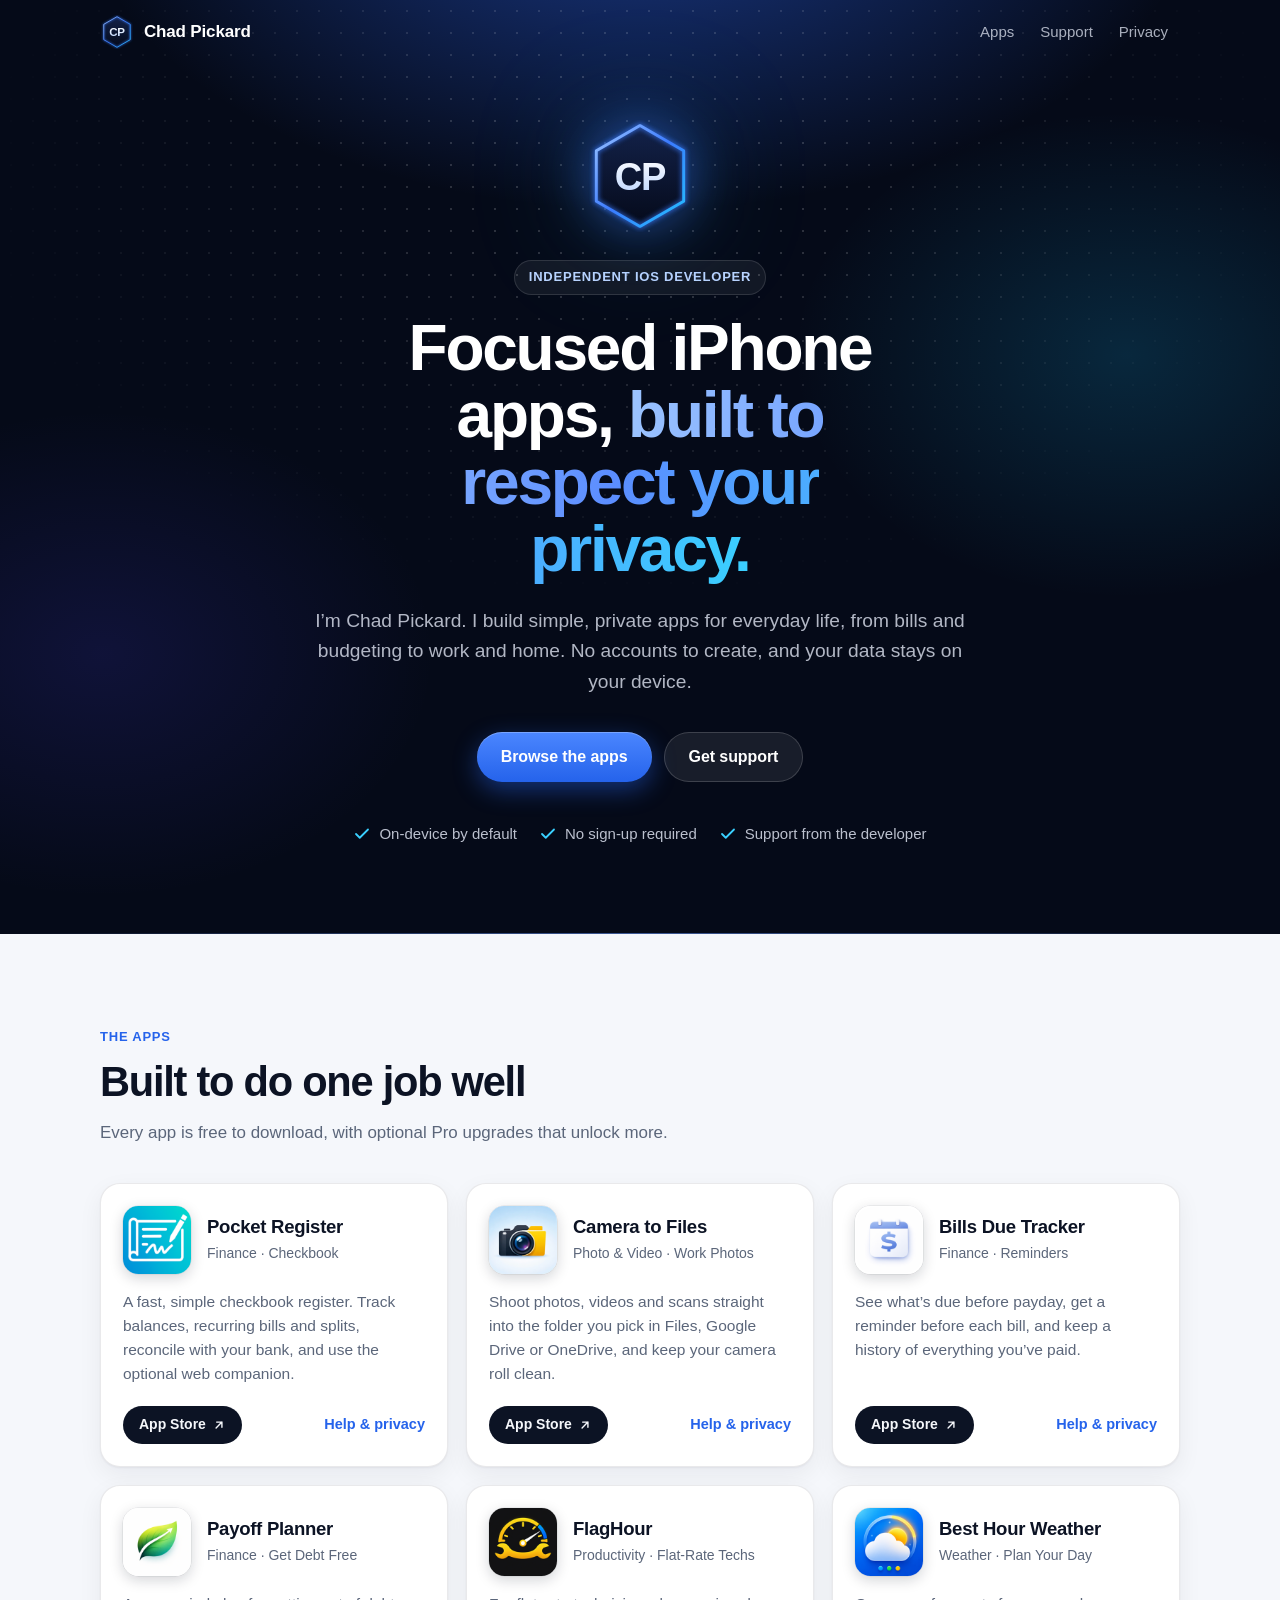
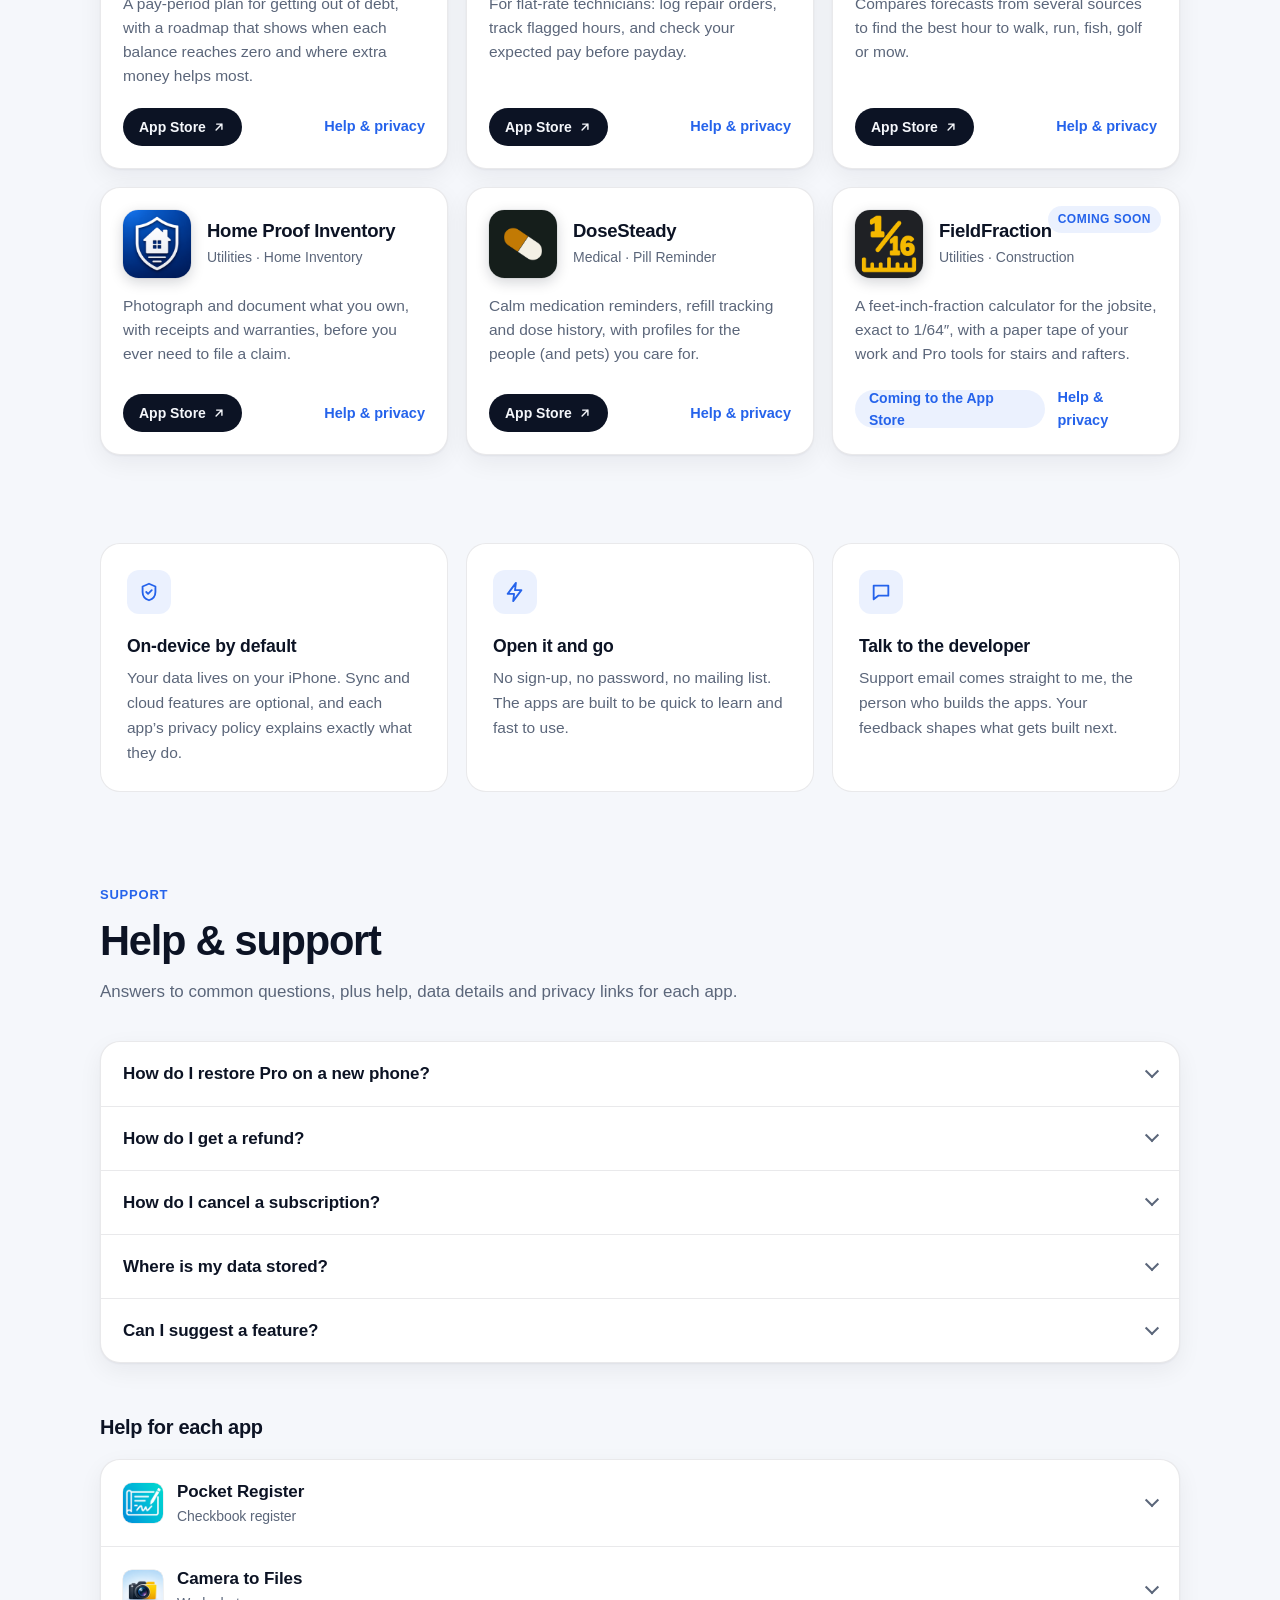
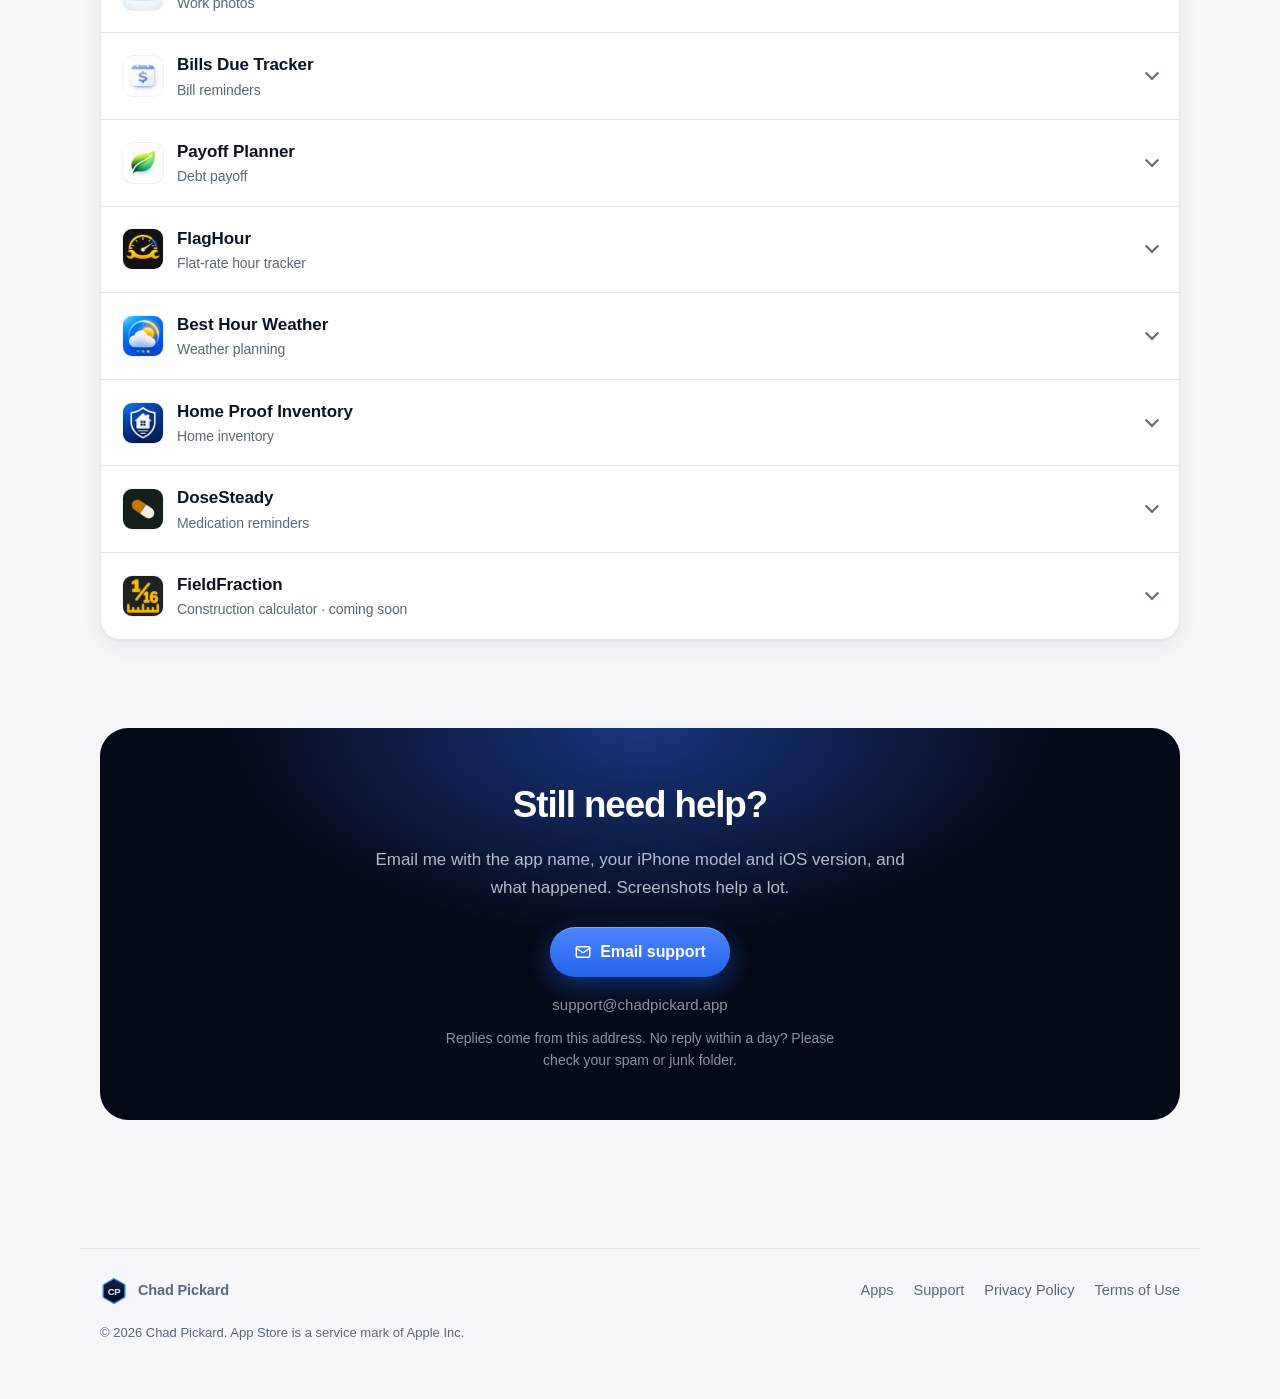
==== index.html @ 791c93f7 "Contact: shorten the spam note Co-Authored-By: Claude Opus 5.5 <noreply@anthropic.com>" ====
<!doctype html>
<html lang="en">
<head>
  <meta charset="utf-8">
  <meta name="viewport" content="width=device-width, initial-scale=1, viewport-fit=cover">
  <title>Chad Pickard · iPhone Apps</title>
  <meta name="description" content="Focused iPhone apps by Chad Pickard: Pocket Register, Camera to Files, Bills Due Tracker, Payoff Planner, FlagHour and more. Support, privacy and help for every app.">
  <meta name="theme-color" content="#050a18">
  <meta property="og:title" content="Chad Pickard · iPhone Apps">
  <meta property="og:description" content="Focused iPhone apps, built to respect your privacy. Support and help for every app.">
  <meta property="og:type" content="website">
  <link rel="icon" href="assets/logo.svg" type="image/svg+xml">
  <link rel="apple-touch-icon" href="assets/apple-touch-icon.png">
  <link rel="stylesheet" href="assets/site.css">
  <script>document.documentElement.classList.add('js')</script>
</head>
<body>

<header class="topbar topbar--dark">
  <div class="wrap topbar-in">
    <a class="brand" href="./"><img src="assets/logo.svg" alt=""><span>Chad Pickard</span></a>
    <nav class="nav" aria-label="Main">
      <a href="#apps">Apps</a>
      <a href="#support">Support</a>
      <a href="privacy-policy.html">Privacy</a>
    </nav>
  </div>
</header>

<main>
  <section class="hero">
    <div class="wrap">
      <img class="hero-logo" src="assets/logo.svg" alt="CP logo">
      <span class="eyebrow">Independent iOS developer</span>
      <h1>Focused iPhone apps, <span class="grad">built to respect your privacy.</span></h1>
      <p class="hero-sub">I’m Chad Pickard. I build simple, private apps for everyday life, from bills and budgeting to work and home. No accounts to create, and your data stays on your device.</p>
      <div class="hero-ctas">
        <a class="btn btn-primary" href="#apps">Browse the apps</a>
        <a class="btn btn-ghost" href="#support">Get support</a>
      </div>
      <ul class="pills">
        <li><svg viewBox="0 0 24 24" fill="none" stroke="currentColor" stroke-width="2.4" stroke-linecap="round" stroke-linejoin="round" aria-hidden="true"><path d="M20 6 9 17l-5-5"/></svg>On-device by default</li>
        <li><svg viewBox="0 0 24 24" fill="none" stroke="currentColor" stroke-width="2.4" stroke-linecap="round" stroke-linejoin="round" aria-hidden="true"><path d="M20 6 9 17l-5-5"/></svg>No sign-up required</li>
        <li><svg viewBox="0 0 24 24" fill="none" stroke="currentColor" stroke-width="2.4" stroke-linecap="round" stroke-linejoin="round" aria-hidden="true"><path d="M20 6 9 17l-5-5"/></svg>Support from the developer</li>
      </ul>
    </div>
  </section>

  <!-- =================== Apps =================== -->
  <section class="section" id="apps">
    <div class="wrap">
      <div class="section-head">
        <span class="eyebrow">The apps</span>
        <h2>Built to do one job well</h2>
        <p>Every app is free to download, with optional Pro upgrades that unlock more.</p>
      </div>

      <div class="apps">
        <article class="app-card reveal">
          <div class="app-top">
            <img class="app-icon" src="assets/icons/pocket-register.png" alt="" width="68" height="68">
            <div><h3>Pocket Register</h3><p class="app-cat">Finance · Checkbook</p></div>
          </div>
          <p class="app-desc">A fast, simple checkbook register. Track balances, recurring bills and splits, reconcile with your bank, and use the optional web companion.</p>
          <div class="app-actions">
            <a class="store" href="https://apps.apple.com/app/id6749550108">App Store <svg viewBox="0 0 24 24" fill="none" stroke="currentColor" stroke-width="2.4" stroke-linecap="round" stroke-linejoin="round" aria-hidden="true"><path d="M7 17 17 7M8 7h9v9"/></svg></a>
            <a class="more" href="#pocket-register">Help &amp; privacy</a>
          </div>
        </article>

        <article class="app-card reveal" style="--d:1">
          <div class="app-top">
            <img class="app-icon" src="assets/icons/camera-to-files.png" alt="" width="68" height="68">
            <div><h3>Camera to Files</h3><p class="app-cat">Photo &amp; Video · Work Photos</p></div>
          </div>
          <p class="app-desc">Shoot photos, videos and scans straight into the folder you pick in Files, Google Drive or OneDrive, and keep your camera roll clean.</p>
          <div class="app-actions">
            <a class="store" href="https://apps.apple.com/app/id6757438740">App Store <svg viewBox="0 0 24 24" fill="none" stroke="currentColor" stroke-width="2.4" stroke-linecap="round" stroke-linejoin="round" aria-hidden="true"><path d="M7 17 17 7M8 7h9v9"/></svg></a>
            <a class="more" href="#shot2file">Help &amp; privacy</a>
          </div>
        </article>

        <article class="app-card reveal" style="--d:2">
          <div class="app-top">
            <img class="app-icon" src="assets/icons/bills-due-tracker.png" alt="" width="68" height="68">
            <div><h3>Bills Due Tracker</h3><p class="app-cat">Finance · Reminders</p></div>
          </div>
          <p class="app-desc">See what’s due before payday, get a reminder before each bill, and keep a history of everything you’ve paid.</p>
          <div class="app-actions">
            <a class="store" href="https://apps.apple.com/app/id6758108155">App Store <svg viewBox="0 0 24 24" fill="none" stroke="currentColor" stroke-width="2.4" stroke-linecap="round" stroke-linejoin="round" aria-hidden="true"><path d="M7 17 17 7M8 7h9v9"/></svg></a>
            <a class="more" href="#bills-due-tracker">Help &amp; privacy</a>
          </div>
        </article>

        <article class="app-card reveal">
          <div class="app-top">
            <img class="app-icon" src="assets/icons/payoff-planner.png" alt="" width="68" height="68">
            <div><h3>Payoff Planner</h3><p class="app-cat">Finance · Get Debt Free</p></div>
          </div>
          <p class="app-desc">A pay-period plan for getting out of debt, with a roadmap that shows when each balance reaches zero and where extra money helps most.</p>
          <div class="app-actions">
            <a class="store" href="https://apps.apple.com/app/id6762224309">App Store <svg viewBox="0 0 24 24" fill="none" stroke="currentColor" stroke-width="2.4" stroke-linecap="round" stroke-linejoin="round" aria-hidden="true"><path d="M7 17 17 7M8 7h9v9"/></svg></a>
            <a class="more" href="#debt-payoff-sprint">Help &amp; privacy</a>
          </div>
        </article>

        <article class="app-card reveal" style="--d:1">
          <div class="app-top">
            <img class="app-icon" src="assets/icons/flaghour.png" alt="" width="68" height="68">
            <div><h3>FlagHour</h3><p class="app-cat">Productivity · Flat-Rate Techs</p></div>
          </div>
          <p class="app-desc">For flat-rate technicians: log repair orders, track flagged hours, and check your expected pay before payday.</p>
          <div class="app-actions">
            <a class="store" href="https://apps.apple.com/app/id6812485562">App Store <svg viewBox="0 0 24 24" fill="none" stroke="currentColor" stroke-width="2.4" stroke-linecap="round" stroke-linejoin="round" aria-hidden="true"><path d="M7 17 17 7M8 7h9v9"/></svg></a>
            <a class="more" href="#flaghour">Help &amp; privacy</a>
          </div>
        </article>

        <article class="app-card reveal" style="--d:2">
          <div class="app-top">
            <img class="app-icon" src="assets/icons/best-hour-weather.png" alt="" width="68" height="68">
            <div><h3>Best Hour Weather</h3><p class="app-cat">Weather · Plan Your Day</p></div>
          </div>
          <p class="app-desc">Compares forecasts from several sources to find the best hour to walk, run, fish, golf or mow.</p>
          <div class="app-actions">
            <a class="store" href="https://apps.apple.com/app/id6763914233">App Store <svg viewBox="0 0 24 24" fill="none" stroke="currentColor" stroke-width="2.4" stroke-linecap="round" stroke-linejoin="round" aria-hidden="true"><path d="M7 17 17 7M8 7h9v9"/></svg></a>
            <a class="more" href="#best-hour-weather">Help &amp; privacy</a>
          </div>
        </article>

        <article class="app-card reveal">
          <div class="app-top">
            <img class="app-icon" src="assets/icons/home-proof-inventory.png" alt="" width="68" height="68">
            <div><h3>Home Proof Inventory</h3><p class="app-cat">Utilities · Home Inventory</p></div>
          </div>
          <p class="app-desc">Photograph and document what you own, with receipts and warranties, before you ever need to file a claim.</p>
          <div class="app-actions">
            <a class="store" href="https://apps.apple.com/app/id6763613138">App Store <svg viewBox="0 0 24 24" fill="none" stroke="currentColor" stroke-width="2.4" stroke-linecap="round" stroke-linejoin="round" aria-hidden="true"><path d="M7 17 17 7M8 7h9v9"/></svg></a>
            <a class="more" href="#homeproof">Help &amp; privacy</a>
          </div>
        </article>

        <article class="app-card reveal" style="--d:1">
          <div class="app-top">
            <img class="app-icon" src="assets/icons/dosesteady.png" alt="" width="68" height="68">
            <div><h3>DoseSteady</h3><p class="app-cat">Medical · Pill Reminder</p></div>
          </div>
          <p class="app-desc">Calm medication reminders, refill tracking and dose history, with profiles for the people (and pets) you care for.</p>
          <div class="app-actions">
            <a class="store" href="https://apps.apple.com/app/id6799980820">App Store <svg viewBox="0 0 24 24" fill="none" stroke="currentColor" stroke-width="2.4" stroke-linecap="round" stroke-linejoin="round" aria-hidden="true"><path d="M7 17 17 7M8 7h9v9"/></svg></a>
            <a class="more" href="#dosesteady">Help &amp; privacy</a>
          </div>
        </article>

        <article class="app-card reveal" style="--d:2">
          <span class="badge-new">Coming soon</span>
          <div class="app-top">
            <img class="app-icon" src="assets/icons/fieldfraction.png" alt="" width="68" height="68">
            <div><h3>FieldFraction</h3><p class="app-cat">Utilities · Construction</p></div>
          </div>
          <p class="app-desc">A feet-inch-fraction calculator for the jobsite, exact to 1/64″, with a paper tape of your work and Pro tools for stairs and rafters.</p>
          <div class="app-actions">
            <span class="soon">Coming to the App Store</span>
            <a class="more" href="#fieldfraction">Help &amp; privacy</a>
          </div>
        </article>
      </div>
    </div>
  </section>

  <!-- =================== Values =================== -->
  <section class="section">
    <div class="wrap">
      <div class="values">
        <div class="value reveal">
          <div class="value-icon"><svg viewBox="0 0 24 24" fill="none" stroke="currentColor" stroke-width="2" stroke-linecap="round" stroke-linejoin="round" aria-hidden="true"><path d="M12 3 5 6v6c0 4.5 3 7.7 7 9 4-1.3 7-4.5 7-9V6l-7-3z"/><path d="m9 12 2 2 4-4"/></svg></div>
          <h3>On-device by default</h3>
          <p>Your data lives on your iPhone. Sync and cloud features are optional, and each app’s privacy policy explains exactly what they do.</p>
        </div>
        <div class="value reveal" style="--d:1">
          <div class="value-icon"><svg viewBox="0 0 24 24" fill="none" stroke="currentColor" stroke-width="2" stroke-linecap="round" stroke-linejoin="round" aria-hidden="true"><path d="M13 2 4 14h7l-1 8 9-12h-7l1-8z"/></svg></div>
          <h3>Open it and go</h3>
          <p>No sign-up, no password, no mailing list. The apps are built to be quick to learn and fast to use.</p>
        </div>
        <div class="value reveal" style="--d:2">
          <div class="value-icon"><svg viewBox="0 0 24 24" fill="none" stroke="currentColor" stroke-width="2" stroke-linecap="round" stroke-linejoin="round" aria-hidden="true"><path d="M4 5h16v11H9l-5 4V5z"/></svg></div>
          <h3>Talk to the developer</h3>
          <p>Support email comes straight to me, the person who builds the apps. Your feedback shapes what gets built next.</p>
        </div>
      </div>
    </div>
  </section>

  <!-- =================== Support =================== -->
  <section class="section" id="support">
    <div class="wrap">
      <div class="section-head">
        <span class="eyebrow">Support</span>
        <h2>Help &amp; support</h2>
        <p>Answers to common questions, plus help, data details and privacy links for each app.</p>
      </div>

      <div class="stack">
        <details>
          <summary>How do I restore Pro on a new phone?</summary>
          <div class="detail-body"><p>Open the app’s Settings or Pro screen and tap <strong>Restore Purchases</strong>. Make sure you’re signed in with the same Apple Account you used to buy it.</p></div>
        </details>
        <details>
          <summary>How do I get a refund?</summary>
          <div class="detail-body"><p>All purchases go through Apple, so refunds do too. Request one at <a href="https://reportaproblem.apple.com">reportaproblem.apple.com</a>. I can’t issue refunds directly.</p></div>
        </details>
        <details>
          <summary>How do I cancel a subscription?</summary>
          <div class="detail-body"><p>On your iPhone, open <strong>Settings</strong>, tap your name, then <strong>Subscriptions</strong>. Cancel at least 24 hours before it renews.</p></div>
        </details>
        <details>
          <summary>Where is my data stored?</summary>
          <div class="detail-body"><p>On your iPhone. Some apps offer optional iCloud sync or backup to your own iCloud account, and a few connect to services you choose (like Google Drive). Each app’s details are below and in the <a href="privacy-policy.html">privacy policy</a>.</p></div>
        </details>
        <details>
          <summary>Can I suggest a feature?</summary>
          <div class="detail-body"><p>Yes, please do. Email me with the app name and what you’d like it to do. I read every message.</p></div>
        </details>
      </div>

      <h3 class="help-title">Help for each app</h3>
      <div class="stack">

        <!-- =================== Pocket Register =================== -->
        <details id="pocket-register">
          <summary><img src="assets/icons/pocket-register.png" alt=""><span>Pocket Register<small>Checkbook register</small></span></summary>
          <div class="detail-body">
            <p>A simple, offline-first check register and ledger. Track transactions, recurring bills, splits and reconciling, with optional iCloud sync and a web companion at pocketregister.app.</p>
            <ul class="link-row">
              <li><a href="support-pocket-register.html">Full help guide</a></li>
              <li><a href="https://apps.apple.com/app/id6749550108">App Store</a></li>
              <li><a href="privacy-policy.html#pocket-register">Privacy policy</a></li>
              <li><a href="terms.html">Terms of use</a></li>
            </ul>
            <p class="data-note"><strong>Your data:</strong> Your register is stored on-device. Optional iCloud sync (Pro) uses your private iCloud. Optional web companion sync sends your register to pocketregister.app. The free version shows ads from Google AdMob; the app doesn't ask to track you, but Google may collect limited data to show and measure ads.</p>
          </div>
        </details>

        <!-- =================== Camera to Files =================== -->
        <details id="shot2file">
          <summary><img src="assets/icons/camera-to-files.png" alt=""><span>Camera to Files<small>Work photos</small></span></summary>
          <div class="detail-body">
            <p>A fast way to save photos, videos and scans directly to Files, iCloud Drive, Google Drive or OneDrive. Skip Photos and keep your storage tidy.</p>
            <ul class="link-row">
              <li><a href="https://apps.apple.com/app/id6757438740">App Store</a></li>
              <li><a href="privacy-policy.html#shot2file">Privacy policy</a></li>
              <li><a href="terms.html">Terms of use</a></li>
            </ul>
            <p class="data-note"><strong>Your data:</strong> Saves to folders you choose. If you connect Google Drive or OneDrive, uploads go straight from your phone to your account. No accounts with us. The free version shows ads from Google AdMob; the app doesn't ask to track you, but Google may collect limited data to show and measure ads.</p>
          </div>
        </details>

        <!-- =================== Bills Due Tracker =================== -->
        <details id="bills-due-tracker">
          <summary><img src="assets/icons/bills-due-tracker.png" alt=""><span>Bills Due Tracker<small>Bill reminders</small></span></summary>
          <div class="detail-body">
            <p>A simple bill tracker to stay on top of due dates, reminders and payment history.</p>
            <ul class="link-row">
              <li><a href="https://apps.apple.com/app/id6758108155">App Store</a></li>
              <li><a href="privacy-policy.html#bills-due-tracker">Privacy policy</a></li>
              <li><a href="terms.html">Terms of use</a></li>
            </ul>
            <p class="data-note"><strong>Your data:</strong> Bill data is stored on-device, and smart features use Apple’s on-device model. No accounts required. The free version shows ads from Google AdMob; the app doesn't ask to track you, but Google may collect limited data to show and measure ads.</p>
          </div>
        </details>

        <!-- =================== Payoff Planner =================== -->
        <details id="debt-payoff-sprint">
          <summary><img src="assets/icons/payoff-planner.png" alt=""><span>Payoff Planner<small>Debt payoff</small></span></summary>
          <div class="detail-body">
            <p>A debt payoff planner built around your paycheck. See how much extra you can safely put toward debt after bills, minimums and living money, which debt to pay first, and your debt-free date. Works with credit cards, car loans, mortgages and student loans.</p>
            <ul class="link-row">
              <li><a href="https://apps.apple.com/app/id6762224309">App Store</a></li>
              <li><a href="privacy-policy.html#debt-payoff-sprint">Privacy policy</a></li>
              <li><a href="terms.html">Terms of use</a></li>
            </ul>
            <p class="data-note"><strong>Your data:</strong> Financial data is stored on-device. No bank linking or accounts required. Pro's automatic backups are saved in your own iCloud Drive when it's on. The roadmap may estimate interest for timing, but your balances only change when you update them. The free version shows ads from Google AdMob; the app doesn't ask to track you, but Google may collect limited data to show and measure ads. Pro is a one-time purchase that removes ads.</p>
          </div>
        </details>

        <!-- =================== FlagHour =================== -->
        <details id="flaghour">
          <summary><img src="assets/icons/flaghour.png" alt=""><span>FlagHour<small>Flat-rate hour tracker</small></span></summary>
          <div class="detail-body">
            <p>A flat-rate technician’s hour tracker. Log repair orders, track flagged hours, see your expected pay, set goals and manage pay periods.</p>
            <ul class="link-row">
              <li><a href="https://apps.apple.com/app/id6812485562">App Store</a></li>
              <li><a href="privacy-policy.html#flaghour">Privacy policy</a></li>
              <li><a href="terms.html">Terms of use</a></li>
            </ul>
            <p class="data-note"><strong>Your data:</strong> Repair orders, pay periods, templates and pay plans are stored on-device. Optional iCloud sync (Pro) uses your private iCloud account. No accounts and no ads. Pro is a subscription or a one-time lifetime purchase.</p>
          </div>
        </details>

        <!-- =================== Best Hour Weather =================== -->
        <details id="best-hour-weather">
          <summary><img src="assets/icons/best-hour-weather.png" alt=""><span>Best Hour Weather<small>Weather planning</small></span></summary>
          <div class="detail-body">
            <p>A weather planning app that finds the best hour to head outside, using Apple Weather, Google Weather and the National Weather Service.</p>
            <ul class="link-row">
              <li><a href="https://apps.apple.com/app/id6763914233">App Store</a></li>
              <li><a href="privacy-policy.html#best-hour-weather">Privacy policy</a></li>
              <li><a href="terms.html">Terms of use</a></li>
            </ul>
            <p class="data-note"><strong>Your data:</strong> Forecasts are requested for the location you choose. Settings and preferences stay on-device. The free version shows ads from Google AdMob; the app doesn't ask to track you, but Google may collect limited data to show and measure ads.</p>
          </div>
        </details>

        <!-- =================== Home Proof Inventory =================== -->
        <details id="homeproof">
          <summary><img src="assets/icons/home-proof-inventory.png" alt=""><span>Home Proof Inventory<small>Home inventory</small></span></summary>
          <div class="detail-body">
            <p>A calm home inventory app that helps you document what you own before you need to file a claim.</p>
            <ul class="link-row">
              <li><a href="https://apps.apple.com/app/id6763613138">App Store</a></li>
              <li><a href="privacy-policy.html#homeproof">Privacy policy</a></li>
              <li><a href="terms.html">Terms of use</a></li>
            </ul>
            <p class="data-note"><strong>Your data:</strong> Homes, rooms, items, photos, receipts and warranties are stored on-device. The optional Pro backup saves to your iCloud Drive or Files. No accounts and no ads.</p>
          </div>
        </details>

        <!-- =================== DoseSteady =================== -->
        <details id="dosesteady">
          <summary><img src="assets/icons/dosesteady.png" alt=""><span>DoseSteady<small>Medication reminders</small></span></summary>
          <div class="detail-body">
            <p>A calm, reliable medication reminder and tracker. Manage doses, refills, schedules and health insights, all on-device.</p>
            <ul class="link-row">
              <li><a href="https://apps.apple.com/app/id6799980820">App Store</a></li>
              <li><a href="privacy-policy.html#dosesteady">Privacy policy</a></li>
              <li><a href="terms.html">Terms of use</a></li>
            </ul>
            <p class="data-note"><strong>Your data:</strong> Medication, dose, schedule, refill and symptom data is stored on-device. Optional Apple Health access only reads what you allow and never leaves your phone. No accounts and no ads.</p>
            <p class="muted">DoseSteady is not a medical device. Always follow your healthcare provider’s instructions.</p>
          </div>
        </details>

        <!-- =================== FieldFraction =================== -->
        <details id="fieldfraction">
          <summary><img src="assets/icons/fieldfraction.png" alt=""><span>FieldFraction<small>Construction calculator · coming soon</small></span></summary>
          <div class="detail-body">
            <p>A feet-inch-fraction construction calculator. Add, subtract, multiply and divide feet, inches and fractions exactly, down to 1/64″, with a paper tape of your work. Pro adds stairs, rafters, pitch and triangle, and materials tools. Works offline.</p>
            <ul class="link-row">
              <li><a href="privacy-policy.html#fieldfraction">Privacy policy</a></li>
              <li><a href="terms.html">Terms of use</a></li>
            </ul>
            <p class="faq-sub">How do I restore Pro on a new device?</p>
            <p>Open Settings in the app and tap Restore purchase, signed in with the same Apple Account you bought it with.</p>
            <p class="faq-sub">How exact are the results?</p>
            <p>Math is done in exact fractions. When a result is shown at your chosen fraction (for example 1/16″), the app tells you how much it rounded. Change the smallest fraction in Settings.</p>
            <p class="faq-sub">Can I rely on the stair and rafter results?</p>
            <p>FieldFraction is a calculation aid. Always check your measurements and your local building code before you cut or build.</p>
            <p class="faq-sub">Something looks wrong?</p>
            <p>Email <a href="mailto:support@chadpickard.app">support@chadpickard.app</a> with the numbers you entered and the result you expected.</p>
            <p class="data-note"><strong>Your data:</strong> Calculations, tape history and settings stay on-device. No data collected, no ads, no account. Pro is a one-time purchase, not a subscription.</p>
          </div>
        </details>
      </div>
    </div>
  </section>

  <!-- =================== Contact =================== -->
  <section class="section" id="contact">
    <div class="wrap">
      <div class="contact reveal">
        <h2>Still need help?</h2>
        <p>Email me with the app name, your iPhone model and iOS version, and what happened. Screenshots help a lot.</p>
        <a class="btn btn-primary" href="mailto:support@chadpickard.app?subject=App%20support">
          <svg viewBox="0 0 24 24" fill="none" stroke="currentColor" stroke-width="2" stroke-linecap="round" stroke-linejoin="round" aria-hidden="true"><rect x="3" y="5" width="18" height="14" rx="2"/><path d="m3 7 9 6 9-6"/></svg>
          Email support
        </a>
        <span class="addr">support@chadpickard.app</span>
        <span class="note">Replies come from this address. No reply within a day? Please check your spam or junk folder.</span>
      </div>
    </div>
  </section>
</main>

<footer class="footer">
  <div class="wrap footer-in">
    <a class="brand" href="./"><img src="assets/logo.svg" alt=""><span>Chad Pickard</span></a>
    <nav aria-label="Footer">
      <a href="#apps">Apps</a>
      <a href="#support">Support</a>
      <a href="privacy-policy.html">Privacy Policy</a>
      <a href="terms.html">Terms of Use</a>
    </nav>
    <p class="fine">© <span id="year">2026</span> Chad Pickard. App Store is a service mark of Apple Inc.</p>
  </div>
</footer>

<script src="assets/site.js"></script>
</body>
</html>
---- assets/site.css ----
/* Shared styles for chadpickard.app (served from GitHub Pages). */

:root {
  --bg: #f5f7fb;
  --surface: #ffffff;
  --surface-2: #eef2f8;
  --text: #0c1324;
  --muted: #5b667a;
  --line: rgba(12, 19, 36, .09);
  --accent: #2563eb;
  --accent-2: #0ea5e9;
  --accent-soft: rgba(37, 99, 235, .09);
  --ink: #050a18;
  --shadow: 0 1px 2px rgba(12, 19, 36, .05), 0 8px 24px rgba(12, 19, 36, .06);
  --shadow-lg: 0 2px 6px rgba(12, 19, 36, .06), 0 20px 44px rgba(12, 19, 36, .12);
  --radius: 20px;
  --max: 1120px;
  color-scheme: light dark;
}

@media (prefers-color-scheme: dark) {
  :root {
    --bg: #060a15;
    --surface: #0d1426;
    --surface-2: #131c33;
    --text: #e8edf6;
    --muted: #97a2b7;
    --line: rgba(255, 255, 255, .08);
    --accent: #6b9bff;
    --accent-2: #38bdf8;
    --accent-soft: rgba(107, 155, 255, .13);
    --shadow: 0 1px 2px rgba(0, 0, 0, .4), 0 8px 24px rgba(0, 0, 0, .3);
    --shadow-lg: 0 2px 6px rgba(0, 0, 0, .45), 0 20px 44px rgba(0, 0, 0, .45);
  }
}

*, *::before, *::after { box-sizing: border-box; }

html { -webkit-text-size-adjust: 100%; scroll-behavior: smooth; }
@media (prefers-reduced-motion: reduce) { html { scroll-behavior: auto; } }

body {
  margin: 0;
  background: var(--bg);
  color: var(--text);
  font: 400 17px/1.6 -apple-system, BlinkMacSystemFont, "SF Pro Text", "Segoe UI", Roboto, "Helvetica Neue", Arial, sans-serif;
  -webkit-font-smoothing: antialiased;
  text-rendering: optimizeLegibility;
}

img { max-width: 100%; display: block; }
a { color: var(--accent); text-decoration: none; }
a:hover { text-decoration: underline; text-underline-offset: 3px; }
:focus-visible { outline: 3px solid var(--accent-2); outline-offset: 3px; border-radius: 6px; }
[id] { scroll-margin-top: 84px; }

.wrap { max-width: var(--max); margin: 0 auto; padding: 0 20px; }
@media (max-width: 600px) { .wrap { padding: 0 16px; } }

.sr-only { position: absolute; width: 1px; height: 1px; overflow: hidden; clip: rect(0 0 0 0); white-space: nowrap; }

/* ---------- Top bar ---------- */

.topbar {
  position: sticky; top: 0; z-index: 20;
  background: color-mix(in srgb, var(--bg) 82%, transparent);
  -webkit-backdrop-filter: saturate(180%) blur(16px);
  backdrop-filter: saturate(180%) blur(16px);
  border-bottom: 1px solid var(--line);
}
.topbar-in { display: flex; align-items: center; justify-content: space-between; height: 64px; gap: 16px; }
.brand { display: inline-flex; align-items: center; gap: 10px; color: inherit; font-weight: 700; letter-spacing: -.01em; }
.brand:hover { text-decoration: none; }
.brand img { width: 34px; height: 34px; }
.brand span { white-space: nowrap; }
.nav { display: flex; gap: 2px; }
.nav a { color: var(--muted); font-size: 15px; font-weight: 500; padding: 8px 12px; border-radius: 999px; }
.nav a:hover { color: var(--text); background: var(--accent-soft); text-decoration: none; }
@media (max-width: 420px) { .nav a { padding: 8px 8px; font-size: 14px; } .brand { gap: 8px; } .brand img { width: 30px; height: 30px; } .brand span { font-size: 16px; } }

.topbar--dark { position: absolute; left: 0; right: 0; background: transparent; border-bottom-color: transparent; -webkit-backdrop-filter: none; backdrop-filter: none; }
.topbar--dark .brand { color: #fff; }
.topbar--dark .nav a { color: rgba(233, 238, 251, .72); }
.topbar--dark .nav a:hover { color: #fff; background: rgba(255, 255, 255, .08); }

/* ---------- Hero ---------- */

.hero {
  position: relative; overflow: hidden; isolation: isolate;
  color: #e9eefb;
  background:
    radial-gradient(900px 520px at 50% -12%, rgba(47, 107, 255, .48), transparent 62%),
    radial-gradient(520px 380px at 88% 38%, rgba(25, 195, 255, .16), transparent 64%),
    radial-gradient(520px 380px at 8% 70%, rgba(80, 70, 255, .14), transparent 64%),
    var(--ink);
  padding: 120px 0 88px;
  text-align: center;
}
.hero::before {
  content: ""; position: absolute; inset: 0; z-index: -1;
  background-image: radial-gradient(rgba(255, 255, 255, .16) 1px, transparent 1.2px);
  background-size: 22px 22px;
  -webkit-mask-image: radial-gradient(ellipse 70% 60% at 50% 20%, #000 20%, transparent 75%);
  mask-image: radial-gradient(ellipse 70% 60% at 50% 20%, #000 20%, transparent 75%);
}
.hero::after {
  content: ""; position: absolute; left: 0; right: 0; bottom: 0; height: 1px; z-index: -1;
  background: linear-gradient(90deg, transparent, rgba(107, 155, 255, .55), transparent);
}
.hero-logo {
  width: 112px; height: 112px; margin: 0 auto 28px;
  filter: drop-shadow(0 0 26px rgba(59, 123, 255, .55)) drop-shadow(0 0 60px rgba(34, 196, 255, .2));
  animation: float 7s ease-in-out infinite;
}
@keyframes float { 50% { transform: translateY(-6px); } }
@media (prefers-reduced-motion: reduce) { .hero-logo { animation: none; } }

.eyebrow {
  display: inline-flex; align-items: center; gap: 8px;
  font-size: 13px; font-weight: 600; letter-spacing: .06em; text-transform: uppercase;
  color: var(--accent);
}
.hero .eyebrow {
  color: #b9d3ff; padding: 6px 14px; border-radius: 999px;
  background: rgba(255, 255, 255, .06); border: 1px solid rgba(255, 255, 255, .12);
}
.hero h1 {
  margin: 20px auto 0; max-width: 16ch;
  font-size: clamp(2.3rem, 6.4vw, 4rem); line-height: 1.05; letter-spacing: -.035em; font-weight: 800;
  color: #fff;
}
.grad {
  background: linear-gradient(92deg, #9cc4ff 0%, #5b8dff 45%, #3ad0ff 100%);
  -webkit-background-clip: text; background-clip: text; color: transparent;
}
.hero-sub { margin: 22px auto 0; max-width: 34em; font-size: clamp(1.02rem, 2.2vw, 1.2rem); color: rgba(233, 238, 251, .76); }
.hero-ctas { display: flex; gap: 12px; justify-content: center; flex-wrap: wrap; margin-top: 34px; }

.pills { display: flex; flex-wrap: wrap; justify-content: center; gap: 10px 22px; margin: 40px auto 0; padding: 0; list-style: none; font-size: 15px; color: rgba(233, 238, 251, .8); }
.pills li { display: inline-flex; align-items: center; gap: 8px; }
.pills svg { width: 18px; height: 18px; color: #3ad0ff; flex: none; }

/* ---------- Buttons ---------- */

.btn {
  display: inline-flex; align-items: center; justify-content: center; gap: 8px;
  height: 50px; padding: 0 24px; border-radius: 999px;
  font-size: 16px; font-weight: 600; letter-spacing: -.005em;
  transition: transform .15s ease, box-shadow .2s ease, background-color .2s ease;
}
.btn:hover { text-decoration: none; transform: translateY(-1px); }
.btn:active { transform: translateY(0); }
.btn-primary { color: #fff; background: linear-gradient(180deg, #4b86ff, #2563eb); box-shadow: 0 8px 24px rgba(37, 99, 235, .45), inset 0 1px 0 rgba(255, 255, 255, .25); }
.btn-primary:hover { box-shadow: 0 12px 30px rgba(37, 99, 235, .55), inset 0 1px 0 rgba(255, 255, 255, .25); }
.btn-ghost { color: #fff; background: rgba(255, 255, 255, .08); border: 1px solid rgba(255, 255, 255, .16); }
.btn-ghost:hover { background: rgba(255, 255, 255, .13); }
.btn svg { width: 18px; height: 18px; }

/* ---------- Sections ---------- */

.section { padding: 88px 0; }
.section + .section { padding-top: 0; }
.section-head { max-width: 640px; margin-bottom: 36px; }
.section-head h2 { margin: 10px 0 0; font-size: clamp(1.8rem, 4.2vw, 2.6rem); line-height: 1.12; letter-spacing: -.03em; font-weight: 800; }
.section-head p { margin: 14px 0 0; color: var(--muted); font-size: 1.06rem; }
@media (max-width: 600px) { .section { padding: 64px 0; } }

/* ---------- App cards ---------- */

.apps { display: grid; gap: 18px; grid-template-columns: repeat(auto-fill, minmax(300px, 1fr)); }
@media (max-width: 360px) { .apps { grid-template-columns: 1fr; } }

.app-card {
  position: relative; display: flex; flex-direction: column;
  background: var(--surface); border: 1px solid var(--line); border-radius: var(--radius);
  padding: 22px; box-shadow: var(--shadow);
  transition: transform .2s ease, box-shadow .25s ease, border-color .25s ease;
}
.app-card:hover { transform: translateY(-3px); box-shadow: var(--shadow-lg); border-color: color-mix(in srgb, var(--accent) 30%, var(--line)); }
.app-top { display: flex; align-items: center; gap: 16px; }
.app-icon { width: 68px; height: 68px; border-radius: 22.5%; flex: none; box-shadow: 0 4px 14px rgba(12, 19, 36, .18), 0 0 0 .5px rgba(12, 19, 36, .1); }
.app-card h3 { margin: 0; font-size: 1.16rem; line-height: 1.25; letter-spacing: -.015em; }
.app-cat { margin: 3px 0 0; font-size: 14px; color: var(--muted); }
.app-desc { margin: 16px 0 20px; color: var(--muted); font-size: 15.5px; line-height: 1.55; flex: 1; }
.app-actions { display: flex; align-items: center; justify-content: space-between; gap: 12px; }
.store {
  display: inline-flex; align-items: center; gap: 6px; height: 38px; padding: 0 16px; border-radius: 999px;
  background: var(--text); color: var(--bg); font-size: 14px; font-weight: 600;
  transition: opacity .15s ease;
}
.store:hover { text-decoration: none; opacity: .86; }
.store svg { width: 14px; height: 14px; }
.more { font-size: 14.5px; font-weight: 600; }
.soon { display: inline-flex; align-items: center; height: 38px; padding: 0 14px; border-radius: 999px; font-size: 14px; font-weight: 600; color: var(--accent); background: var(--accent-soft); }
.badge-new { position: absolute; top: 18px; right: 18px; font-size: 12px; font-weight: 700; letter-spacing: .04em; text-transform: uppercase; color: var(--accent); background: var(--accent-soft); padding: 4px 10px; border-radius: 999px; }

/* ---------- Values ---------- */

.values { display: grid; gap: 18px; grid-template-columns: repeat(auto-fit, minmax(240px, 1fr)); }
.value { padding: 26px; border-radius: var(--radius); background: var(--surface); border: 1px solid var(--line); }
.value-icon { width: 44px; height: 44px; border-radius: 12px; display: grid; place-items: center; color: var(--accent); background: var(--accent-soft); }
.value-icon svg { width: 22px; height: 22px; }
.value h3 { margin: 18px 0 6px; font-size: 1.1rem; letter-spacing: -.01em; }
.value p { margin: 0; color: var(--muted); font-size: 15.5px; }

/* ---------- FAQ and help (details) ---------- */

.stack { background: var(--surface); border: 1px solid var(--line); border-radius: var(--radius); box-shadow: var(--shadow); overflow: hidden; }
.stack > details + details { border-top: 1px solid var(--line); }
.stack summary, .prose summary {
  list-style: none; cursor: pointer; display: flex; align-items: center; gap: 14px;
  padding: 18px 22px; font-weight: 600; letter-spacing: -.005em;
}
.stack summary::-webkit-details-marker, .prose summary::-webkit-details-marker { display: none; }
.stack summary::after, .prose summary::after {
  content: ""; margin-left: auto; flex: none; width: 10px; height: 10px;
  border-right: 2px solid var(--muted); border-bottom: 2px solid var(--muted);
  transform: rotate(45deg) translate(-2px, -2px); transition: transform .2s ease;
}
details[open] > summary::after { transform: rotate(-135deg) translate(-2px, -2px); }
.stack summary:hover { background: var(--accent-soft); }
.stack summary img { width: 40px; height: 40px; border-radius: 22.5%; flex: none; box-shadow: 0 0 0 .5px rgba(12, 19, 36, .12); }
.stack summary small { display: block; font-weight: 400; font-size: 14px; color: var(--muted); }
.detail-body { padding: 0 22px 22px; color: var(--text); }
.detail-body > :first-child { margin-top: 0; }
.detail-body p, .detail-body li { font-size: 16px; }
.detail-body .muted { color: var(--muted); }
.link-row { display: flex; flex-wrap: wrap; gap: 8px; margin: 14px 0 6px; padding: 0; list-style: none; }
.link-row a { display: inline-flex; align-items: center; height: 36px; padding: 0 14px; border-radius: 999px; font-size: 14.5px; font-weight: 600; background: var(--accent-soft); }
.link-row a:hover { text-decoration: none; filter: brightness(1.08); }
.data-note { margin-top: 14px; padding: 14px 16px; border-radius: 14px; background: var(--surface-2); font-size: 15px !important; color: var(--muted); }
.data-note strong { color: var(--text); }
.faq-sub { margin: 18px 0 6px; font-size: 15px; font-weight: 700; }
.help-title { margin: 48px 0 16px; font-size: 1.25rem; letter-spacing: -.015em; }

/* ---------- Contact ---------- */

.contact {
  position: relative; overflow: hidden; isolation: isolate;
  border-radius: 28px; padding: 48px 28px; text-align: center; color: #e9eefb;
  background: radial-gradient(600px 300px at 50% 0%, rgba(47, 107, 255, .45), transparent 70%), var(--ink);
}
.contact h2 { margin: 0; font-size: clamp(1.7rem, 4vw, 2.3rem); letter-spacing: -.03em; color: #fff; }
.contact p { max-width: 32em; margin: 12px auto 26px; color: rgba(233, 238, 251, .76); }
.contact .addr { display: block; margin-top: 16px; font-size: 15px; color: rgba(233, 238, 251, .6); }
.contact .note { display: block; max-width: 30em; margin: 10px auto 0; font-size: 14px; color: rgba(233, 238, 251, .6); }

/* ---------- Footer ---------- */

.footer { padding: 40px 0 56px; color: var(--muted); font-size: 14.5px; }
.footer-in { display: flex; flex-wrap: wrap; align-items: center; justify-content: space-between; gap: 18px; border-top: 1px solid var(--line); padding-top: 28px; }
.footer .brand img { width: 28px; height: 28px; }
.footer nav { display: flex; flex-wrap: wrap; gap: 6px 20px; }
.footer nav a { color: var(--muted); }
.footer nav a:hover { color: var(--text); }
.fine { width: 100%; margin: 0; font-size: 13px; }

/* ---------- Document pages (privacy, terms, guides) ---------- */

.doc { max-width: 780px; padding-top: 48px; padding-bottom: 32px; }
.doc-head h1 { margin: 10px 0 8px; font-size: clamp(2rem, 5vw, 2.8rem); line-height: 1.1; letter-spacing: -.03em; font-weight: 800; }
.doc-head p { margin: 0; color: var(--muted); }
.back { display: inline-flex; align-items: center; gap: 6px; font-size: 15px; font-weight: 600; }

.prose { margin-top: 32px; padding: 8px 28px 28px; background: var(--surface); border: 1px solid var(--line); border-radius: var(--radius); box-shadow: var(--shadow); }
@media (max-width: 600px) { .prose { padding: 4px 18px 20px; } }
.prose h2 { margin: 40px 0 8px; padding-top: 32px; border-top: 1px solid var(--line); font-size: 1.5rem; line-height: 1.2; letter-spacing: -.02em; }
.prose h2:first-child, .prose .doc-nav + h2, .prose .rule + h2 { border-top: 0; padding-top: 12px; }
.prose h3 { margin: 26px 0 6px; font-size: 1.06rem; letter-spacing: -.01em; }
.prose p, .prose li { color: color-mix(in srgb, var(--text) 86%, var(--muted)); }
.prose ul { padding-left: 1.3rem; }
.prose li { margin: 4px 0; }
.prose code { font-size: .9em; padding: 2px 6px; border-radius: 6px; background: var(--surface-2); }
.prose .rule { display: none; }
.prose .muted { color: var(--muted); }
.prose details { border-bottom: 1px solid var(--line); }
.prose summary { padding: 14px 0; }
.prose details > :not(summary) { margin-top: 0; }
.prose details > p:last-child { padding-bottom: 12px; }

.doc-nav { margin: 20px 0 8px; }
.doc-nav strong { display: block; margin-bottom: 10px; font-size: 13px; letter-spacing: .06em; text-transform: uppercase; color: var(--muted); }
.doc-nav ul { display: flex; flex-wrap: wrap; gap: 8px; margin: 0; padding: 0; list-style: none; }
.doc-nav a { display: inline-flex; height: 34px; align-items: center; padding: 0 13px; border-radius: 999px; background: var(--accent-soft); font-size: 14px; font-weight: 600; }
.doc-nav a:hover { text-decoration: none; filter: brightness(1.08); }

/* ---------- Reveal on scroll ---------- */

.js .reveal { opacity: 0; transform: translateY(16px); transition: opacity .6s ease, transform .6s cubic-bezier(.2, .7, .2, 1); transition-delay: calc(var(--d, 0) * 70ms); }
.js .reveal.in { opacity: 1; transform: none; }
@media (prefers-reduced-motion: reduce) { .js .reveal { opacity: 1; transform: none; transition: none; } }
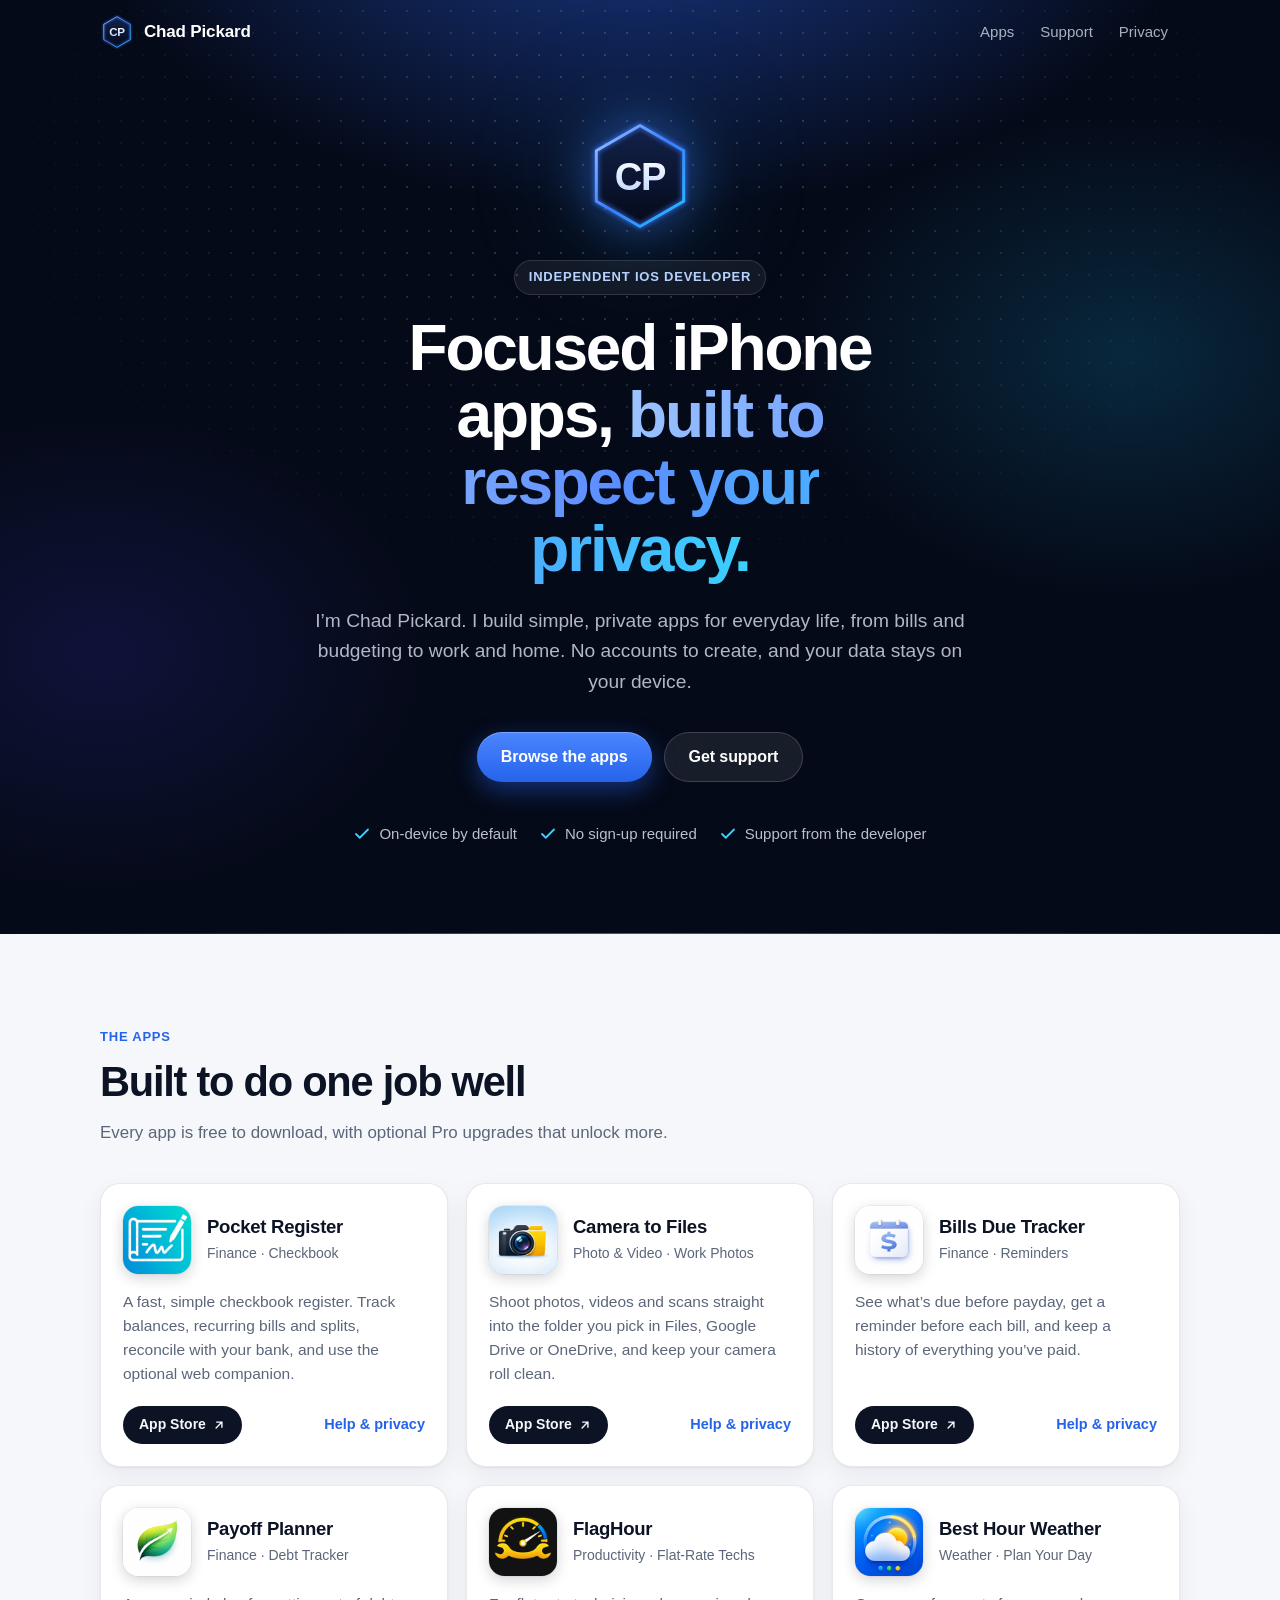
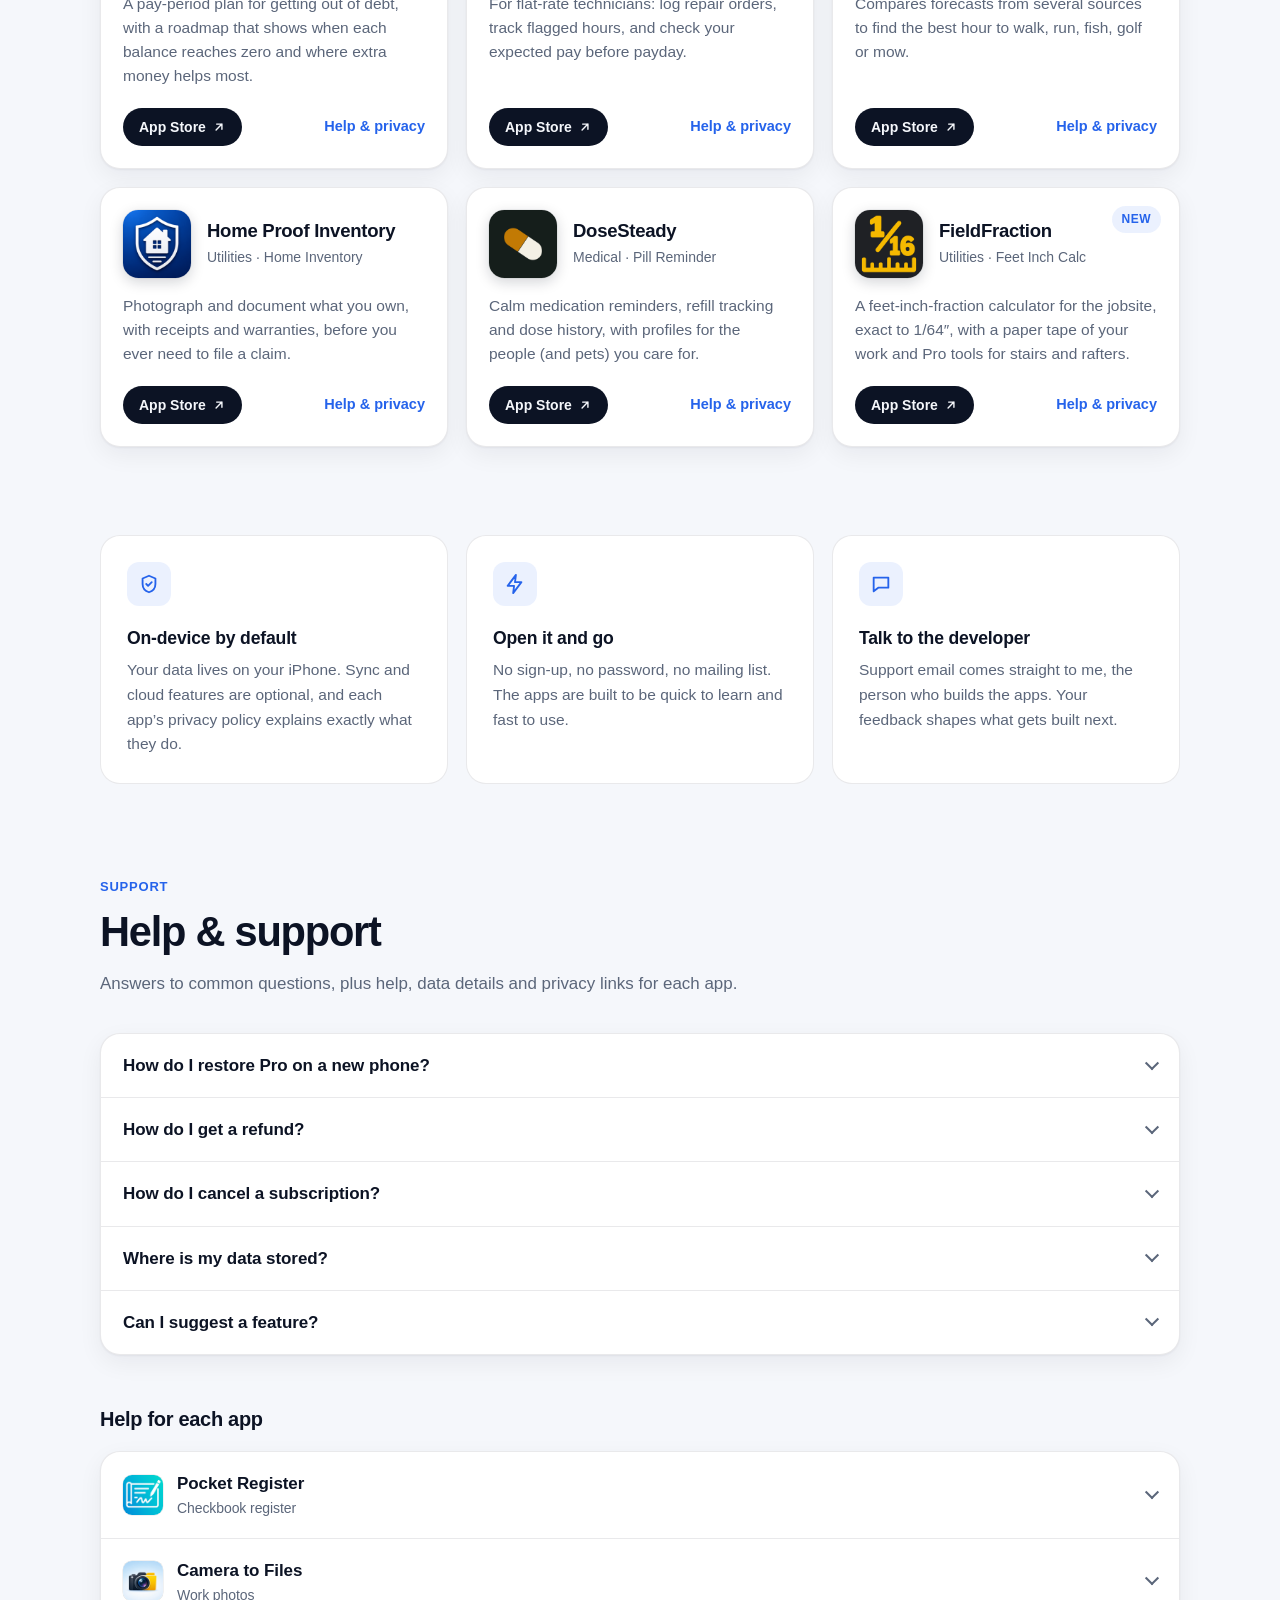
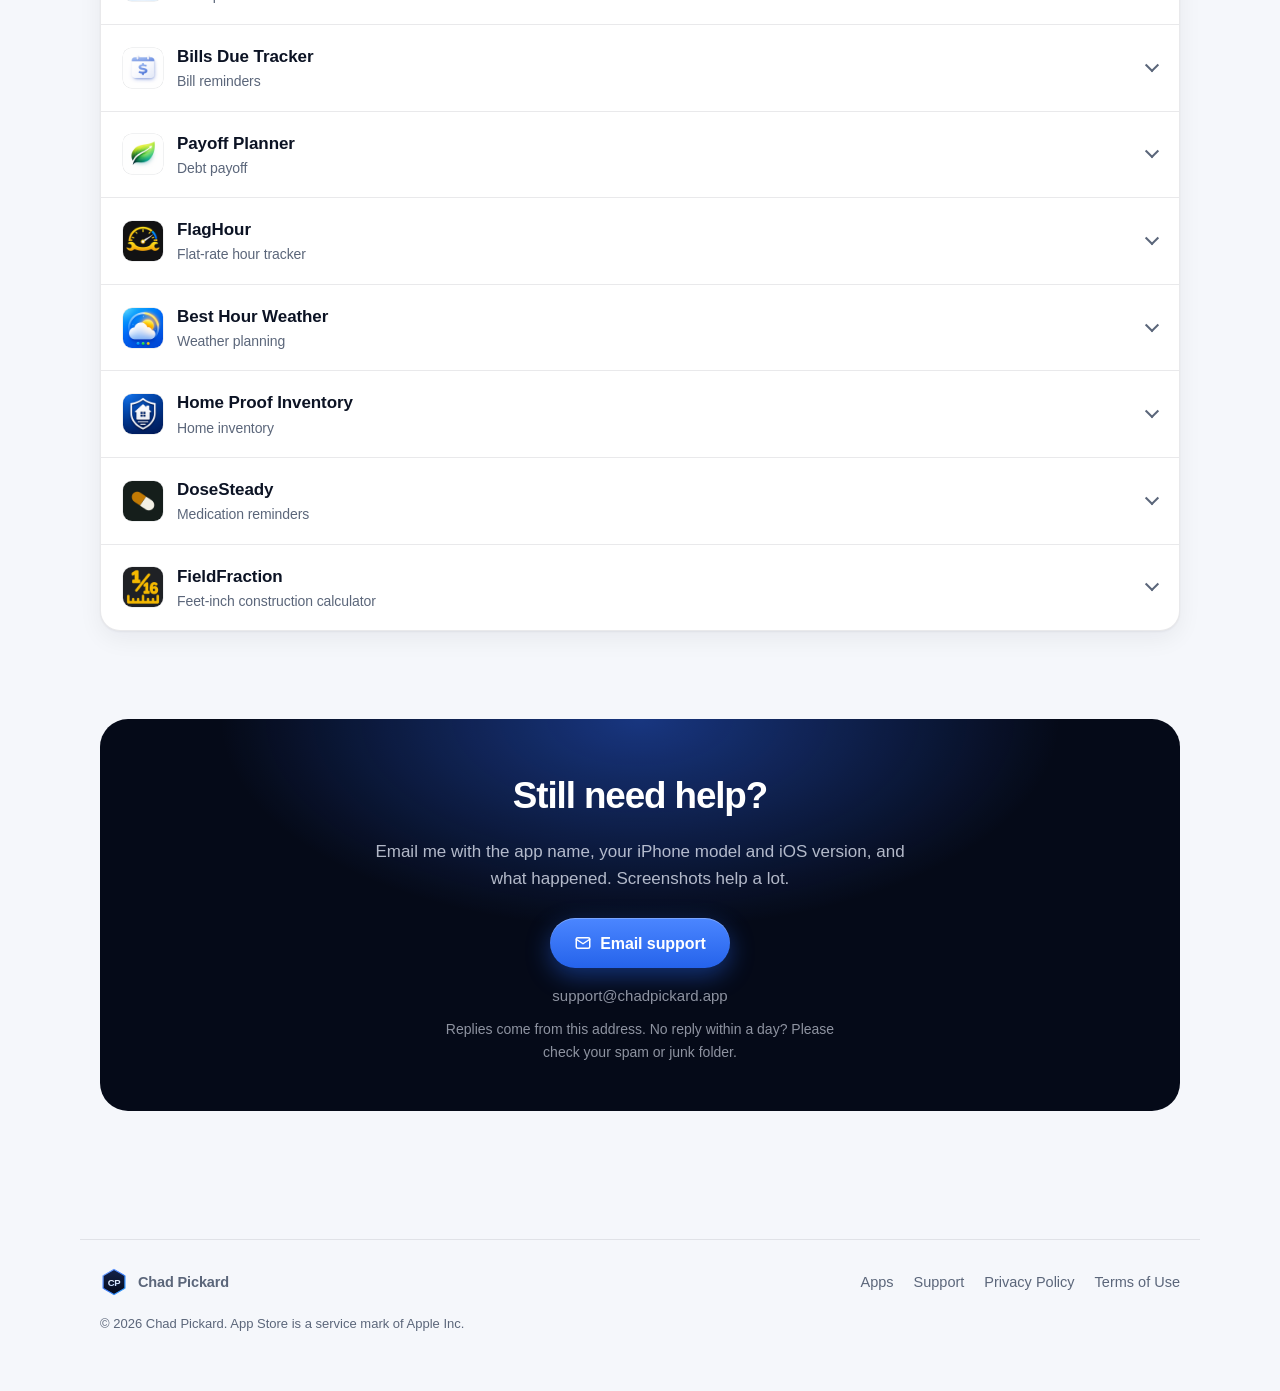
==== commit a7c85b8b: "FieldFraction is live; current app details and privacy wording - FieldFraction card and help: App St" ====
--- a/index.html
+++ b/index.html
@@ -95,7 +95,7 @@
         <article class="app-card reveal">
           <div class="app-top">
             <img class="app-icon" src="assets/icons/payoff-planner.png" alt="" width="68" height="68">
-            <div><h3>Payoff Planner</h3><p class="app-cat">Finance · Get Debt Free</p></div>
+            <div><h3>Payoff Planner</h3><p class="app-cat">Finance · Debt Tracker</p></div>
           </div>
           <p class="app-desc">A pay-period plan for getting out of debt, with a roadmap that shows when each balance reaches zero and where extra money helps most.</p>
           <div class="app-actions">
@@ -153,14 +153,14 @@
         </article>
 
         <article class="app-card reveal" style="--d:2">
-          <span class="badge-new">Coming soon</span>
+          <span class="badge-new">New</span>
           <div class="app-top">
             <img class="app-icon" src="assets/icons/fieldfraction.png" alt="" width="68" height="68">
-            <div><h3>FieldFraction</h3><p class="app-cat">Utilities · Construction</p></div>
+            <div><h3>FieldFraction</h3><p class="app-cat">Utilities · Feet Inch Calc</p></div>
           </div>
           <p class="app-desc">A feet-inch-fraction calculator for the jobsite, exact to 1/64″, with a paper tape of your work and Pro tools for stairs and rafters.</p>
           <div class="app-actions">
-            <span class="soon">Coming to the App Store</span>
+            <a class="store" href="https://apps.apple.com/app/id6830302583">App Store <svg viewBox="0 0 24 24" fill="none" stroke="currentColor" stroke-width="2.4" stroke-linecap="round" stroke-linejoin="round" aria-hidden="true"><path d="M7 17 17 7M8 7h9v9"/></svg></a>
             <a class="more" href="#fieldfraction">Help &amp; privacy</a>
           </div>
         </article>
@@ -265,7 +265,7 @@
               <li><a href="privacy-policy.html#bills-due-tracker">Privacy policy</a></li>
               <li><a href="terms.html">Terms of use</a></li>
             </ul>
-            <p class="data-note"><strong>Your data:</strong> Bill data is stored on-device, and smart features use Apple’s on-device model. No accounts required. The free version shows ads from Google AdMob; the app doesn't ask to track you, but Google may collect limited data to show and measure ads.</p>
+            <p class="data-note"><strong>Your data:</strong> Bill data is stored on-device. Scan a Bill and smart features read text on your device using Apple’s on-device tools. No accounts required. The free version shows ads from Google AdMob; the app doesn't ask to track you, but Google may collect limited data to show and measure ads.</p>
           </div>
         </details>
 
@@ -293,7 +293,7 @@
               <li><a href="privacy-policy.html#flaghour">Privacy policy</a></li>
               <li><a href="terms.html">Terms of use</a></li>
             </ul>
-            <p class="data-note"><strong>Your data:</strong> Repair orders, pay periods, templates and pay plans are stored on-device. Optional iCloud sync (Pro) uses your private iCloud account. No accounts and no ads. Pro is a subscription or a one-time lifetime purchase.</p>
+            <p class="data-note"><strong>Your data:</strong> Repair orders, pay periods, templates and pay plans are stored on-device, and RO scanning reads text on your device. Optional iCloud sync (Pro) uses your private iCloud account. No accounts and no ads. Pro is a subscription or a one-time lifetime purchase.</p>
           </div>
         </details>
 
@@ -301,7 +301,7 @@
         <details id="best-hour-weather">
           <summary><img src="assets/icons/best-hour-weather.png" alt=""><span>Best Hour Weather<small>Weather planning</small></span></summary>
           <div class="detail-body">
-            <p>A weather planning app that finds the best hour to head outside, using Apple Weather, Google Weather and the National Weather Service.</p>
+            <p>A weather planning app that finds the best hour to head outside, comparing Apple Weather, Google Weather, OpenWeather, Visual Crossing and the National Weather Service.</p>
             <ul class="link-row">
               <li><a href="https://apps.apple.com/app/id6763914233">App Store</a></li>
               <li><a href="privacy-policy.html#best-hour-weather">Privacy policy</a></li>
@@ -335,17 +335,18 @@
               <li><a href="privacy-policy.html#dosesteady">Privacy policy</a></li>
               <li><a href="terms.html">Terms of use</a></li>
             </ul>
-            <p class="data-note"><strong>Your data:</strong> Medication, dose, schedule, refill and symptom data is stored on-device. Optional Apple Health access only reads what you allow and never leaves your phone. No accounts and no ads.</p>
+            <p class="data-note"><strong>Your data:</strong> Medication, dose, schedule, refill and symptom data is stored on-device. Medication name searches go to public U.S. government drug databases. Optional Apple Health access only reads what you allow and never leaves your phone. No accounts and no ads.</p>
             <p class="muted">DoseSteady is not a medical device. Always follow your healthcare provider’s instructions.</p>
           </div>
         </details>
 
         <!-- =================== FieldFraction =================== -->
         <details id="fieldfraction">
-          <summary><img src="assets/icons/fieldfraction.png" alt=""><span>FieldFraction<small>Construction calculator · coming soon</small></span></summary>
+          <summary><img src="assets/icons/fieldfraction.png" alt=""><span>FieldFraction<small>Feet-inch construction calculator</small></span></summary>
           <div class="detail-body">
             <p>A feet-inch-fraction construction calculator. Add, subtract, multiply and divide feet, inches and fractions exactly, down to 1/64″, with a paper tape of your work. Pro adds stairs, rafters, pitch and triangle, and materials tools. Works offline.</p>
             <ul class="link-row">
+              <li><a href="https://apps.apple.com/app/id6830302583">App Store</a></li>
               <li><a href="privacy-policy.html#fieldfraction">Privacy policy</a></li>
               <li><a href="terms.html">Terms of use</a></li>
             </ul>
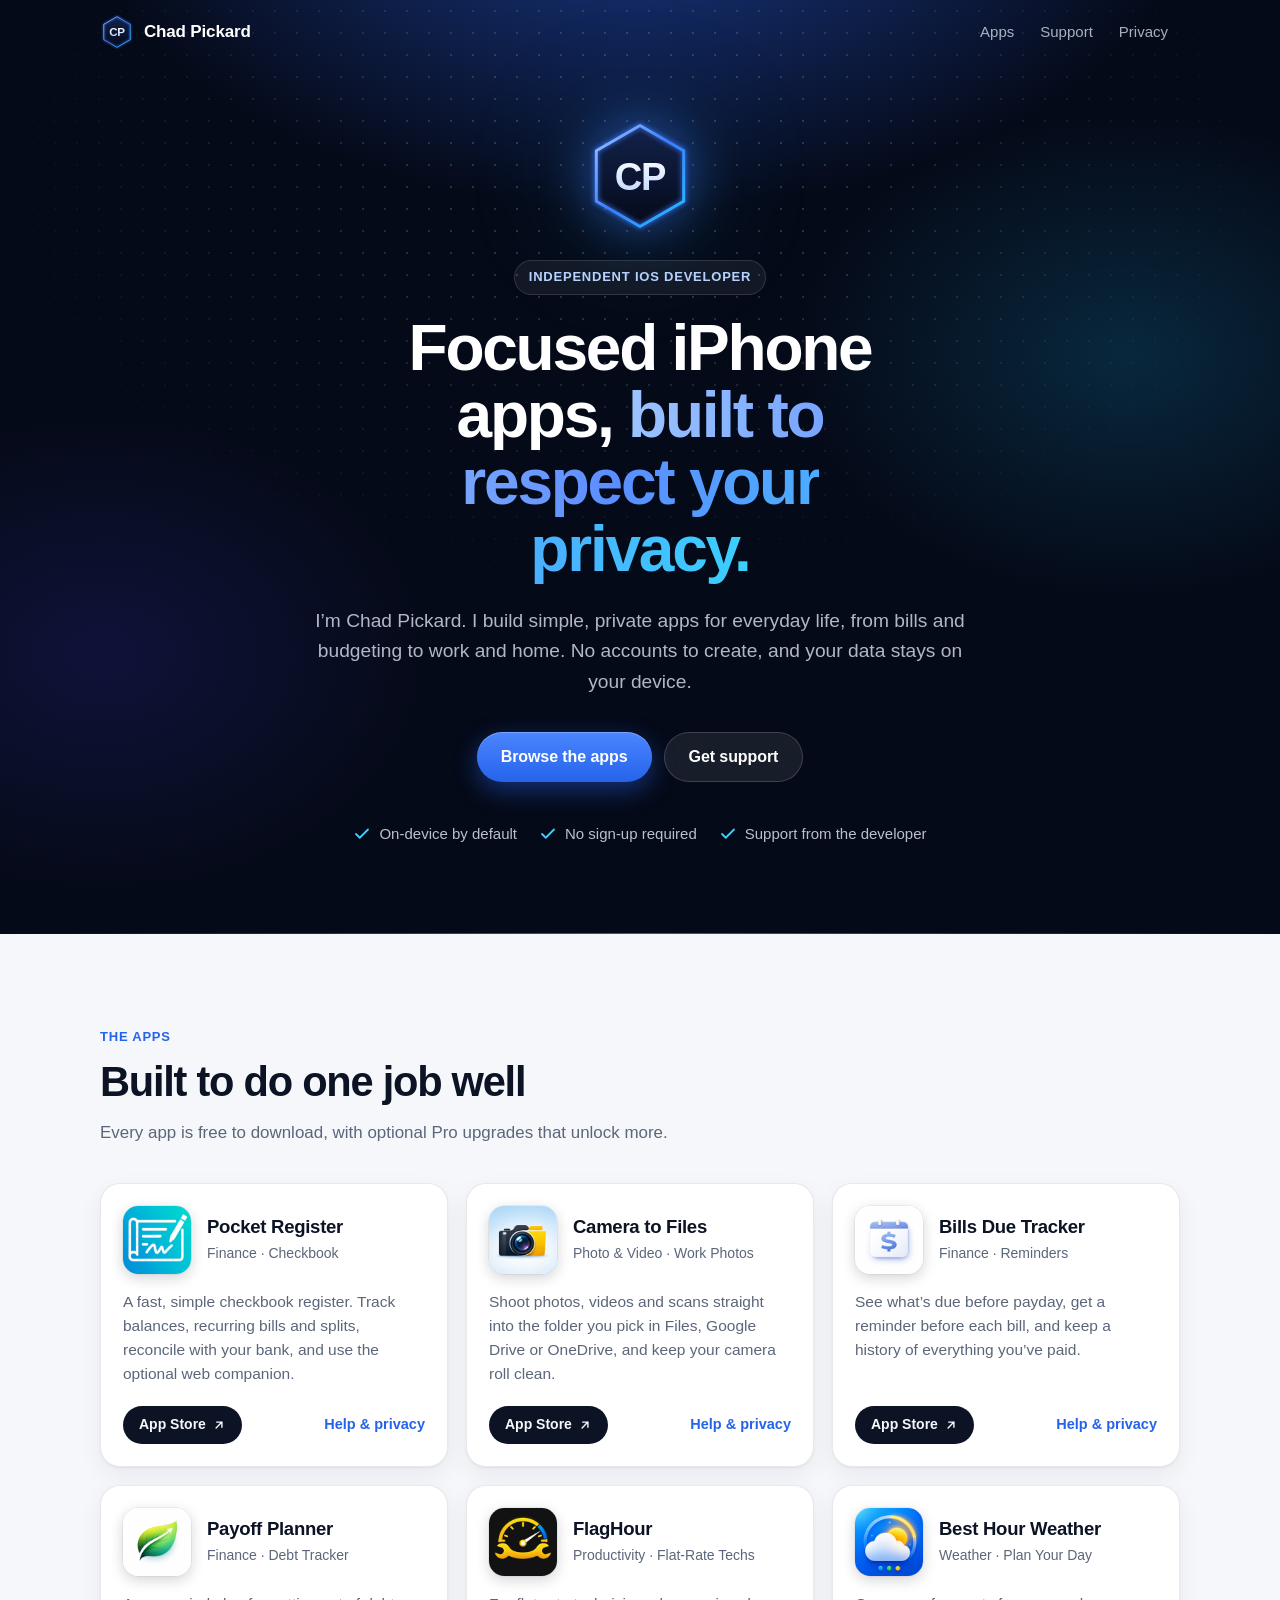
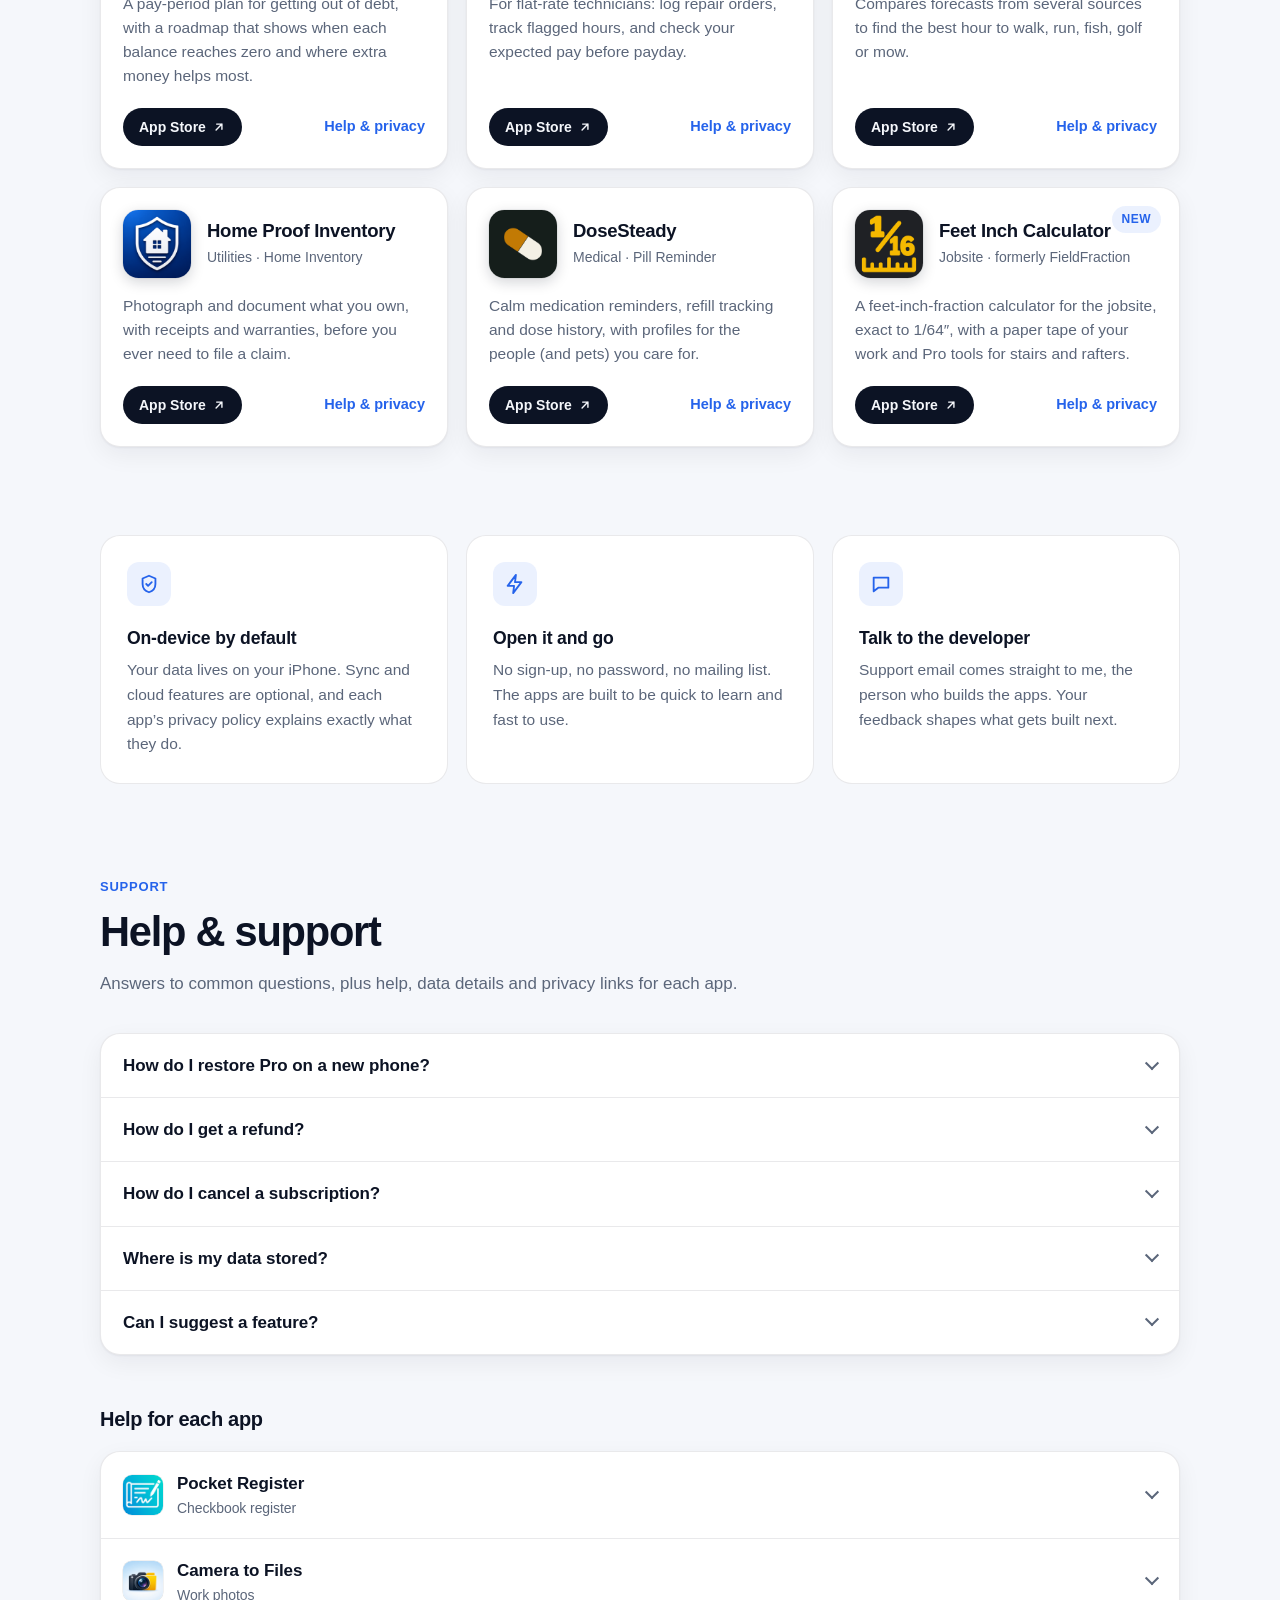
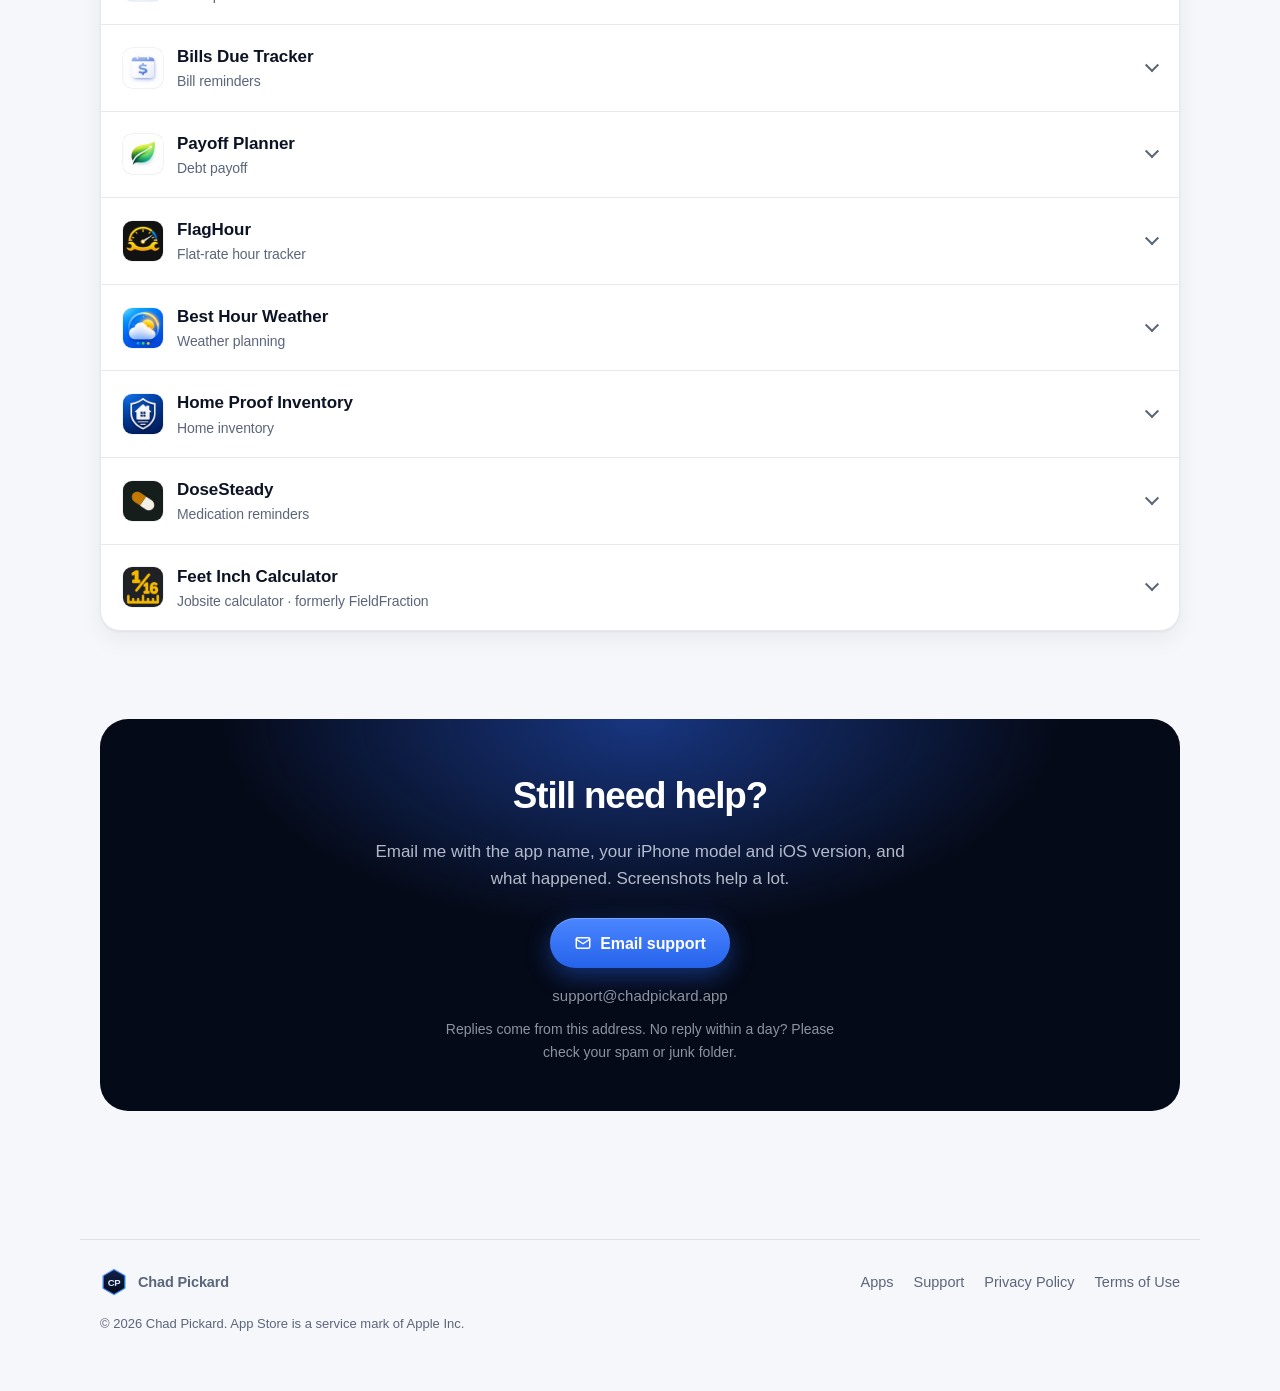
==== commit b15eae06: "Rename FieldFraction to Feet Inch Calculator: Jobsite (1.1.0 name) Keeps the #fieldfraction anchors " ====
--- a/index.html
+++ b/index.html
@@ -156,7 +156,7 @@
           <span class="badge-new">New</span>
           <div class="app-top">
             <img class="app-icon" src="assets/icons/fieldfraction.png" alt="" width="68" height="68">
-            <div><h3>FieldFraction</h3><p class="app-cat">Utilities · Feet Inch Calc</p></div>
+            <div><h3>Feet Inch Calculator</h3><p class="app-cat">Jobsite · formerly FieldFraction</p></div>
           </div>
           <p class="app-desc">A feet-inch-fraction calculator for the jobsite, exact to 1/64″, with a paper tape of your work and Pro tools for stairs and rafters.</p>
           <div class="app-actions">
@@ -340,9 +340,9 @@
           </div>
         </details>
 
-        <!-- =================== FieldFraction =================== -->
+        <!-- =================== Feet Inch Calculator (FieldFraction) =================== -->
         <details id="fieldfraction">
-          <summary><img src="assets/icons/fieldfraction.png" alt=""><span>FieldFraction<small>Feet-inch construction calculator</small></span></summary>
+          <summary><img src="assets/icons/fieldfraction.png" alt=""><span>Feet Inch Calculator<small>Jobsite calculator · formerly FieldFraction</small></span></summary>
           <div class="detail-body">
             <p>A feet-inch-fraction construction calculator. Add, subtract, multiply and divide feet, inches and fractions exactly, down to 1/64″, with a paper tape of your work. Pro adds stairs, rafters, pitch and triangle, and materials tools. Works offline.</p>
             <ul class="link-row">
@@ -355,7 +355,7 @@
             <p class="faq-sub">How exact are the results?</p>
             <p>Math is done in exact fractions. When a result is shown at your chosen fraction (for example 1/16″), the app tells you how much it rounded. Change the smallest fraction in Settings.</p>
             <p class="faq-sub">Can I rely on the stair and rafter results?</p>
-            <p>FieldFraction is a calculation aid. Always check your measurements and your local building code before you cut or build.</p>
+            <p>Feet Inch Calculator is a calculation aid. Always check your measurements and your local building code before you cut or build.</p>
             <p class="faq-sub">Something looks wrong?</p>
             <p>Email <a href="mailto:support@chadpickard.app">support@chadpickard.app</a> with the numbers you entered and the result you expected.</p>
             <p class="data-note"><strong>Your data:</strong> Calculations, tape history and settings stay on-device. No data collected, no ads, no account. Pro is a one-time purchase, not a subscription.</p>
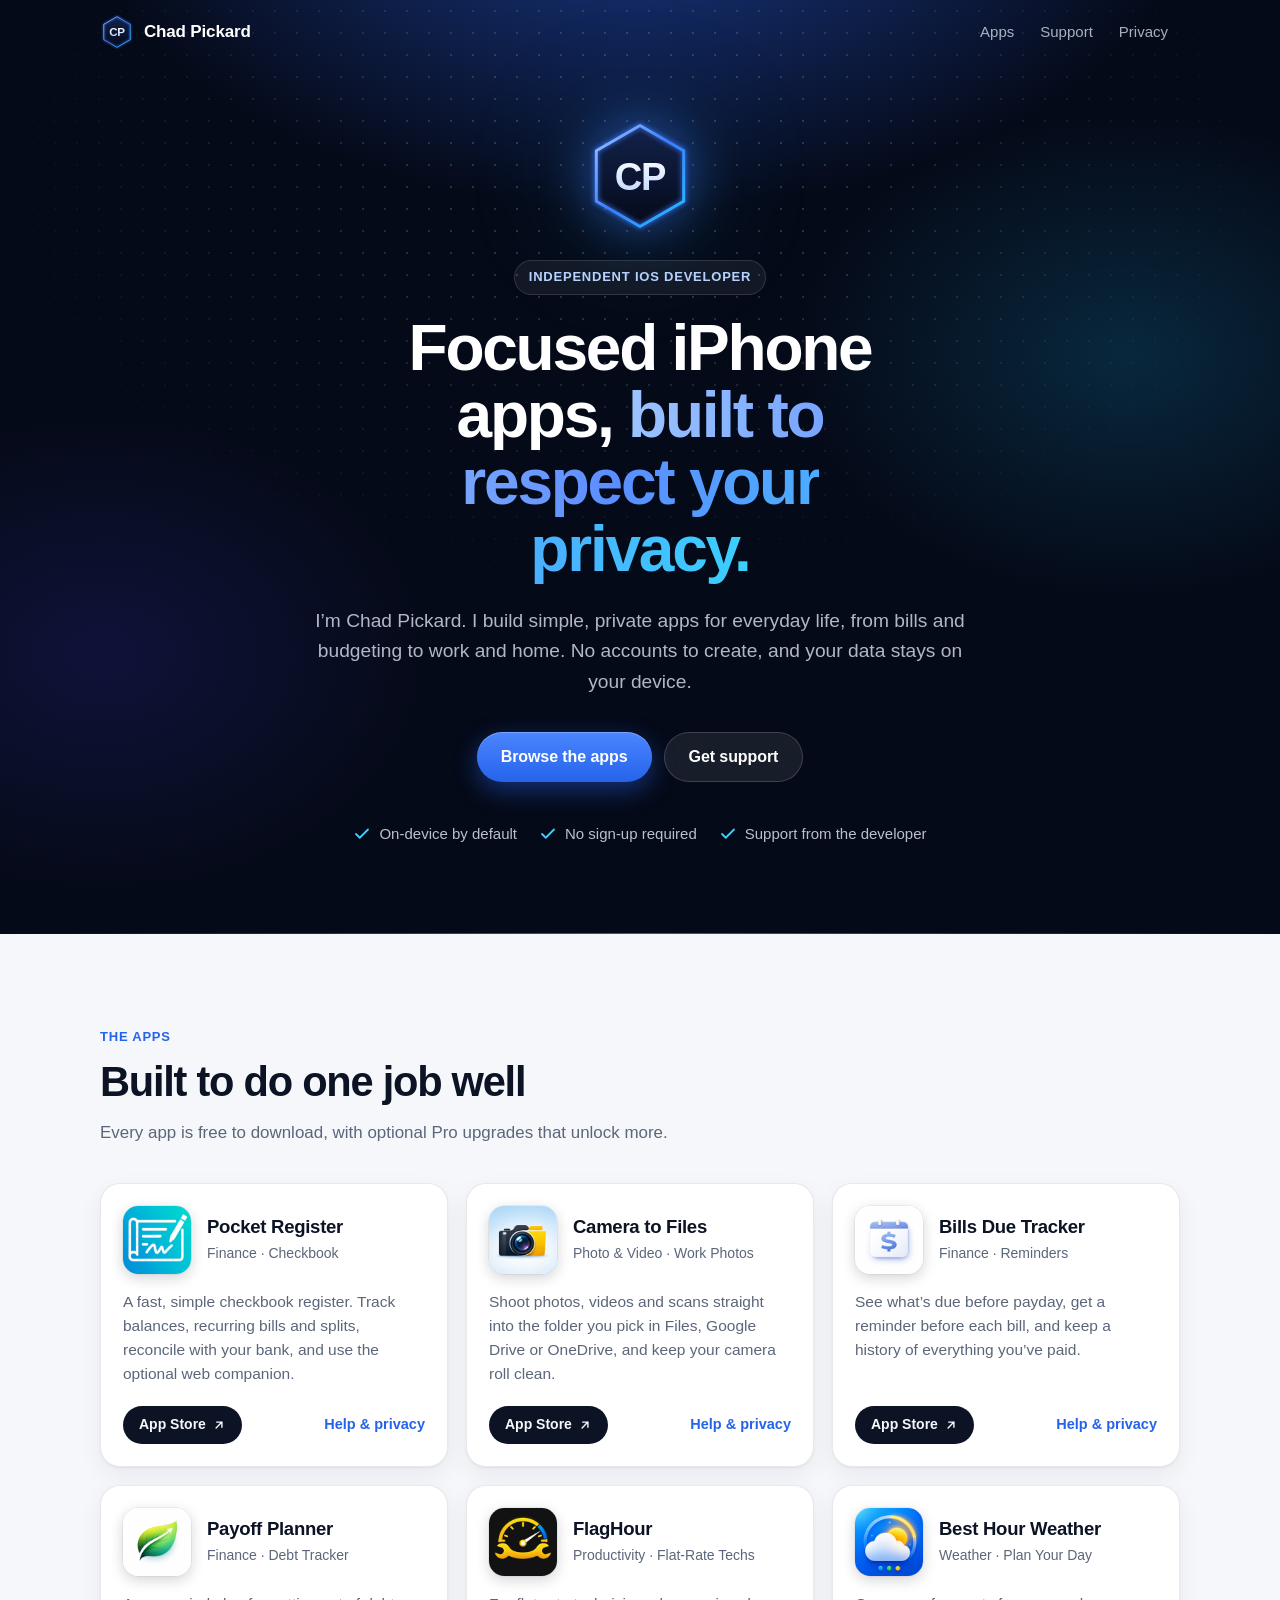
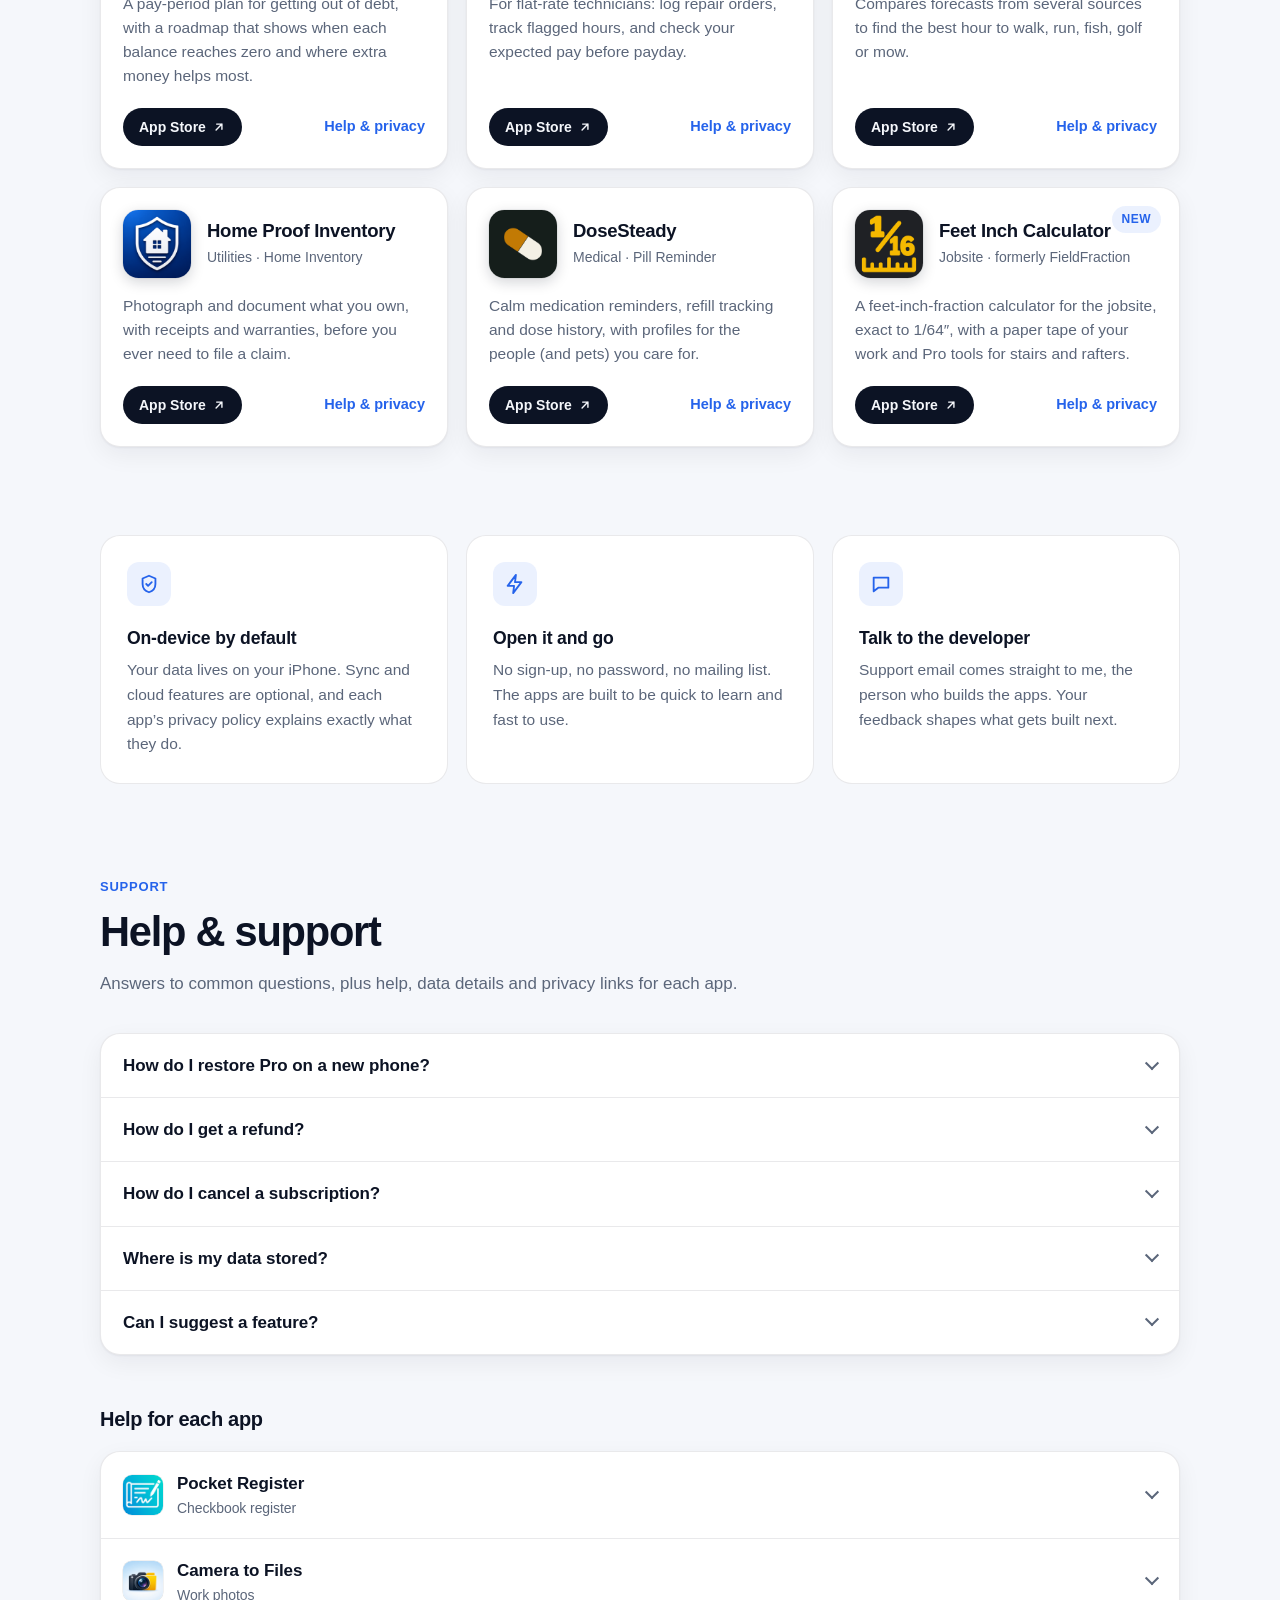
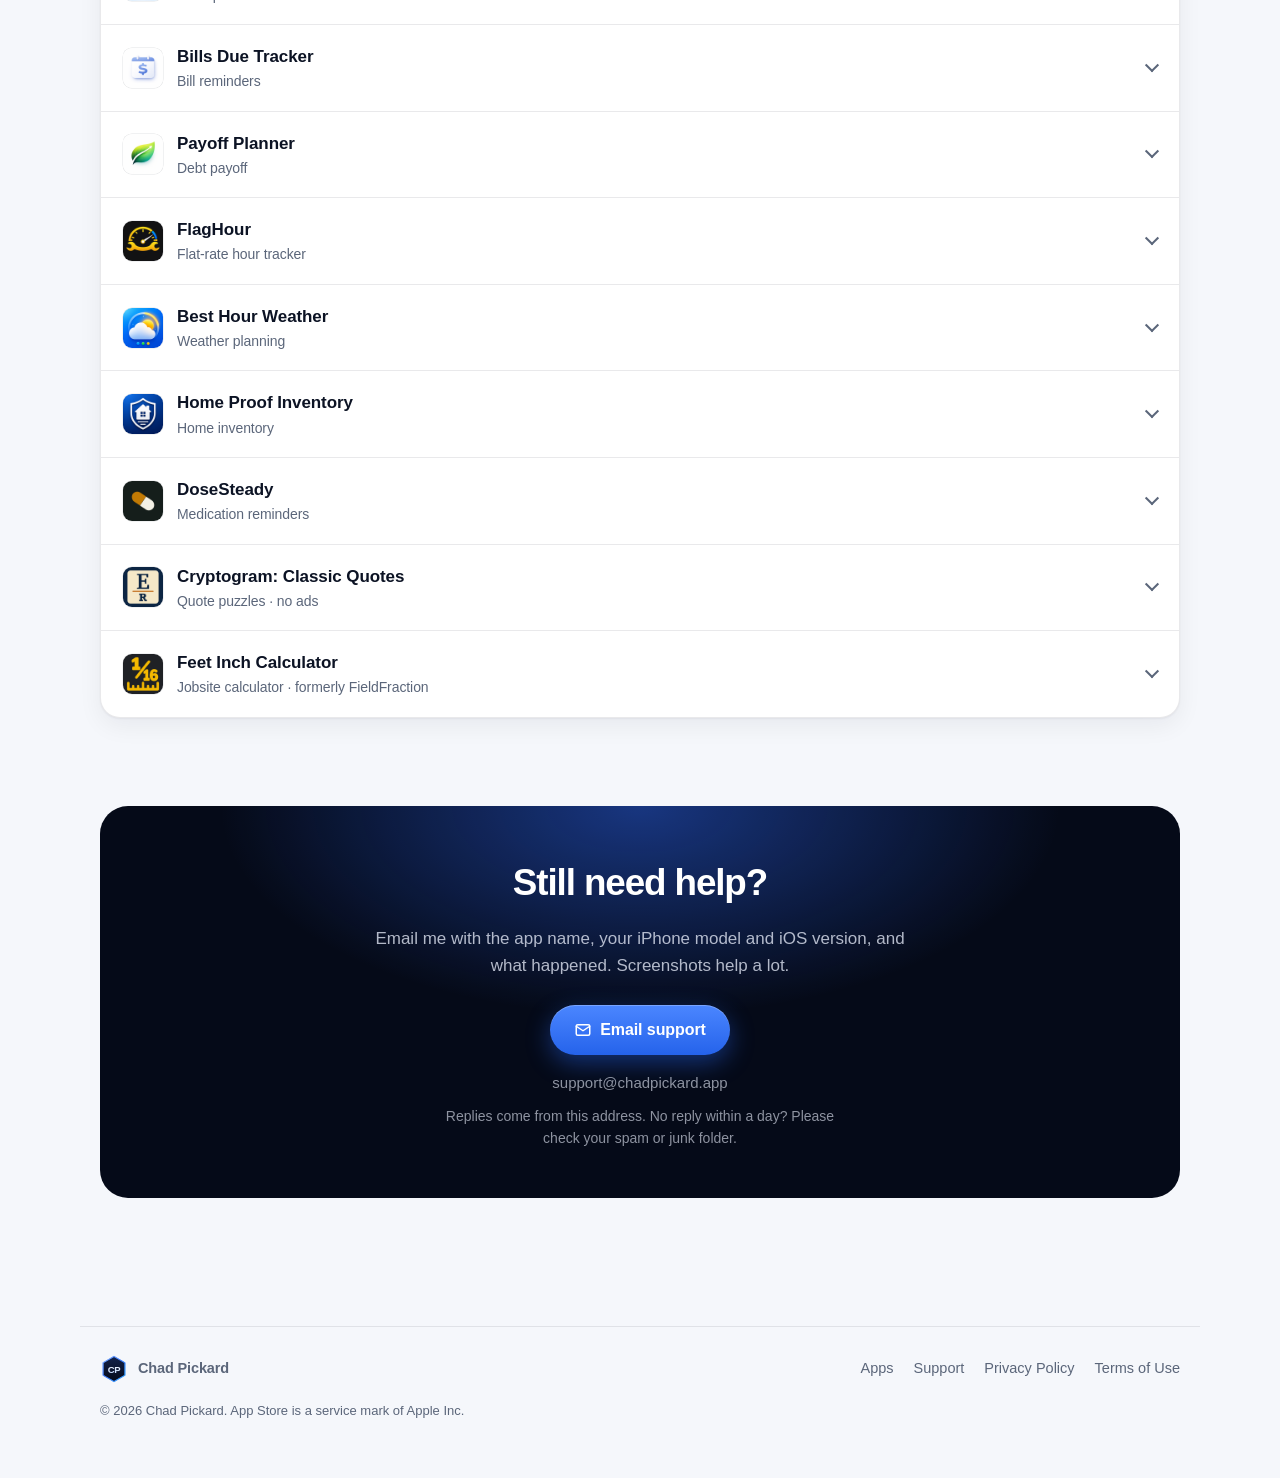
==== commit ff5ae610: "Draft: Cryptogram: Classic Quotes support entry and privacy policy (not published; needs Chad's OK) " ====
--- a/index.html
+++ b/index.html
@@ -232,6 +232,7 @@
           <div class="detail-body">
             <p>A simple, offline-first check register and ledger. Track transactions, recurring bills, splits and reconciling, with optional iCloud sync and a web companion at pocketregister.app.</p>
             <ul class="link-row">
+              <li><a href="pocket-register.html">About &amp; FAQ</a></li>
               <li><a href="support-pocket-register.html">Full help guide</a></li>
               <li><a href="https://apps.apple.com/app/id6749550108">App Store</a></li>
               <li><a href="privacy-policy.html#pocket-register">Privacy policy</a></li>
@@ -247,6 +248,7 @@
           <div class="detail-body">
             <p>A fast way to save photos, videos and scans directly to Files, iCloud Drive, Google Drive or OneDrive. Skip Photos and keep your storage tidy.</p>
             <ul class="link-row">
+              <li><a href="camera-to-files.html">About &amp; FAQ</a></li>
               <li><a href="https://apps.apple.com/app/id6757438740">App Store</a></li>
               <li><a href="privacy-policy.html#shot2file">Privacy policy</a></li>
               <li><a href="terms.html">Terms of use</a></li>
@@ -261,6 +263,7 @@
           <div class="detail-body">
             <p>A simple bill tracker to stay on top of due dates, reminders and payment history.</p>
             <ul class="link-row">
+              <li><a href="bills-due-tracker.html">About &amp; FAQ</a></li>
               <li><a href="https://apps.apple.com/app/id6758108155">App Store</a></li>
               <li><a href="privacy-policy.html#bills-due-tracker">Privacy policy</a></li>
               <li><a href="terms.html">Terms of use</a></li>
@@ -276,10 +279,11 @@
             <p>A debt payoff planner built around your paycheck. See how much extra you can safely put toward debt after bills, minimums and living money, which debt to pay first, and your debt-free date. Works with credit cards, car loans, mortgages and student loans.</p>
             <ul class="link-row">
               <li><a href="https://apps.apple.com/app/id6762224309">App Store</a></li>
+              <li><a href="payoff-planner.html">About &amp; FAQ</a></li>
               <li><a href="privacy-policy.html#debt-payoff-sprint">Privacy policy</a></li>
               <li><a href="terms.html">Terms of use</a></li>
             </ul>
-            <p class="data-note"><strong>Your data:</strong> Financial data is stored on-device. No bank linking or accounts required. Pro's automatic backups are saved in your own iCloud Drive when it's on. The roadmap may estimate interest for timing, but your balances only change when you update them. The free version shows ads from Google AdMob; the app doesn't ask to track you, but Google may collect limited data to show and measure ads. Pro is a one-time purchase that removes ads.</p>
+            <p class="data-note"><strong>Your data:</strong> Financial data is stored on-device. No bank linking or accounts required. Pro's automatic backups are saved in your own iCloud Drive when it's on. The roadmap may estimate interest for timing, but your balances only change when you update them. No ads (since version 1.4.1). Pro is a one-time purchase.</p>
           </div>
         </details>
 
@@ -337,6 +341,27 @@
             </ul>
             <p class="data-note"><strong>Your data:</strong> Medication, dose, schedule, refill and symptom data is stored on-device. Medication name searches go to public U.S. government drug databases. Optional Apple Health access only reads what you allow and never leaves your phone. No accounts and no ads.</p>
             <p class="muted">DoseSteady is not a medical device. Always follow your healthcare provider’s instructions.</p>
+          </div>
+        </details>
+
+        <!-- =================== Cryptogram: Classic Quotes =================== -->
+        <details id="cryptograms">
+          <summary><img src="assets/icons/cryptograms.png" alt=""><span>Cryptogram: Classic Quotes<small>Quote puzzles · no ads</small></span></summary>
+          <div class="detail-body">
+            <p>Classic newspaper-style cryptograms: crack the code to reveal a famous quote. A daily puzzle, themed packs, classic stories to decode part by part, and you can scan the cryptogram from your printed newspaper. Every quote is taken word for word from public-domain books. Works offline, no ads, no timers.</p>
+            <ul class="link-row">
+              <li><a href="privacy-policy.html#cryptograms">Privacy policy</a></li>
+              <li><a href="terms.html">Terms of use</a></li>
+            </ul>
+            <p class="faq-sub">How do I restore Pro on a new device?</p>
+            <p>Open Settings in the app and tap Restore Purchase, signed in with the same Apple Account you bought it with.</p>
+            <p class="faq-sub">When does the daily puzzle change?</p>
+            <p>At midnight where you are. The last 7 days are free to play; Pro opens the full archive.</p>
+            <p class="faq-sub">The scan read a letter wrong.</p>
+            <p>Check the letters on the screen before you start and fix any the camera misread. Flat paper and good light help. Scanned puzzles can't be checked or hinted, since the answer is in tomorrow's paper.</p>
+            <p class="faq-sub">I think a quote or author is wrong.</p>
+            <p>Every quote was checked against the book it comes from, but tell me: email <a href="mailto:support@chadpickard.app">support@chadpickard.app</a> with the quote and I'll look it up.</p>
+            <p class="data-note"><strong>Your data:</strong> Progress, your Quote Book and settings stay on-device. No data collected, no ads, no account. Pro is a one-time purchase, not a subscription.</p>
           </div>
         </details>
 
